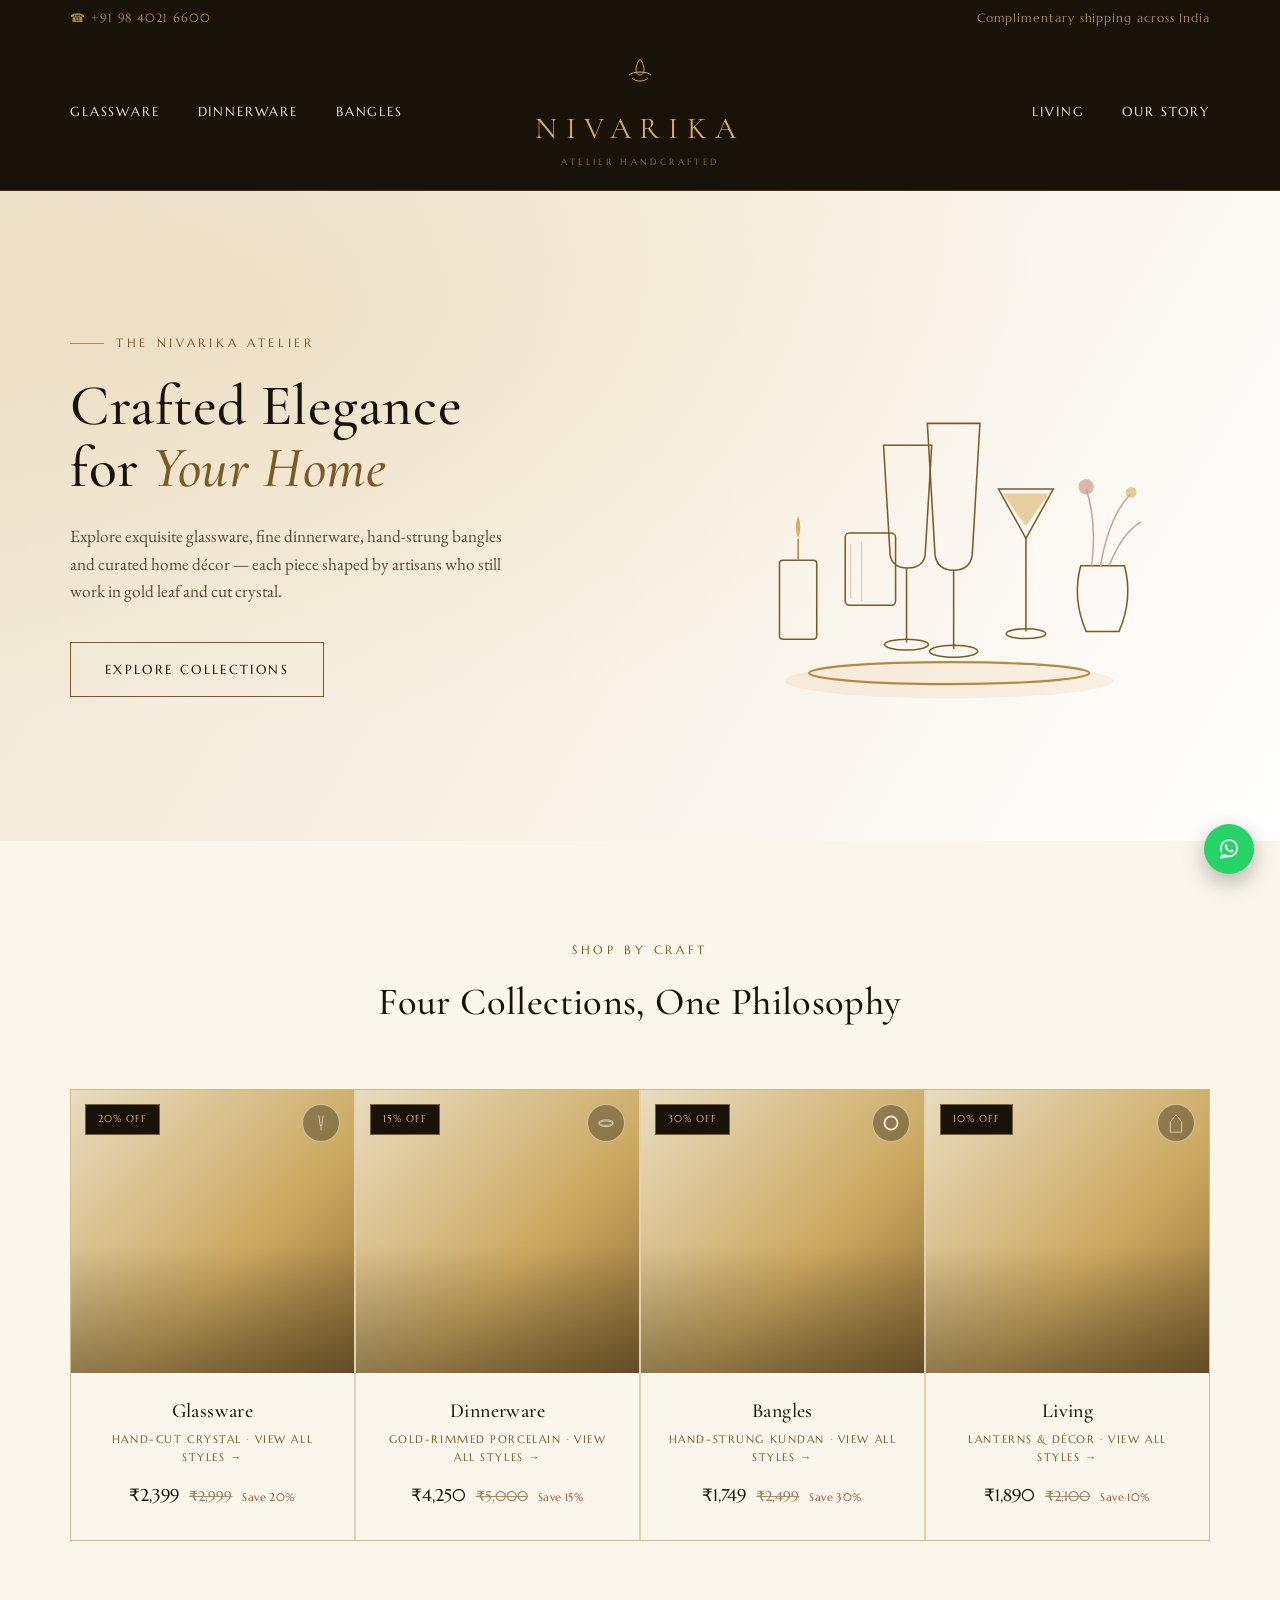
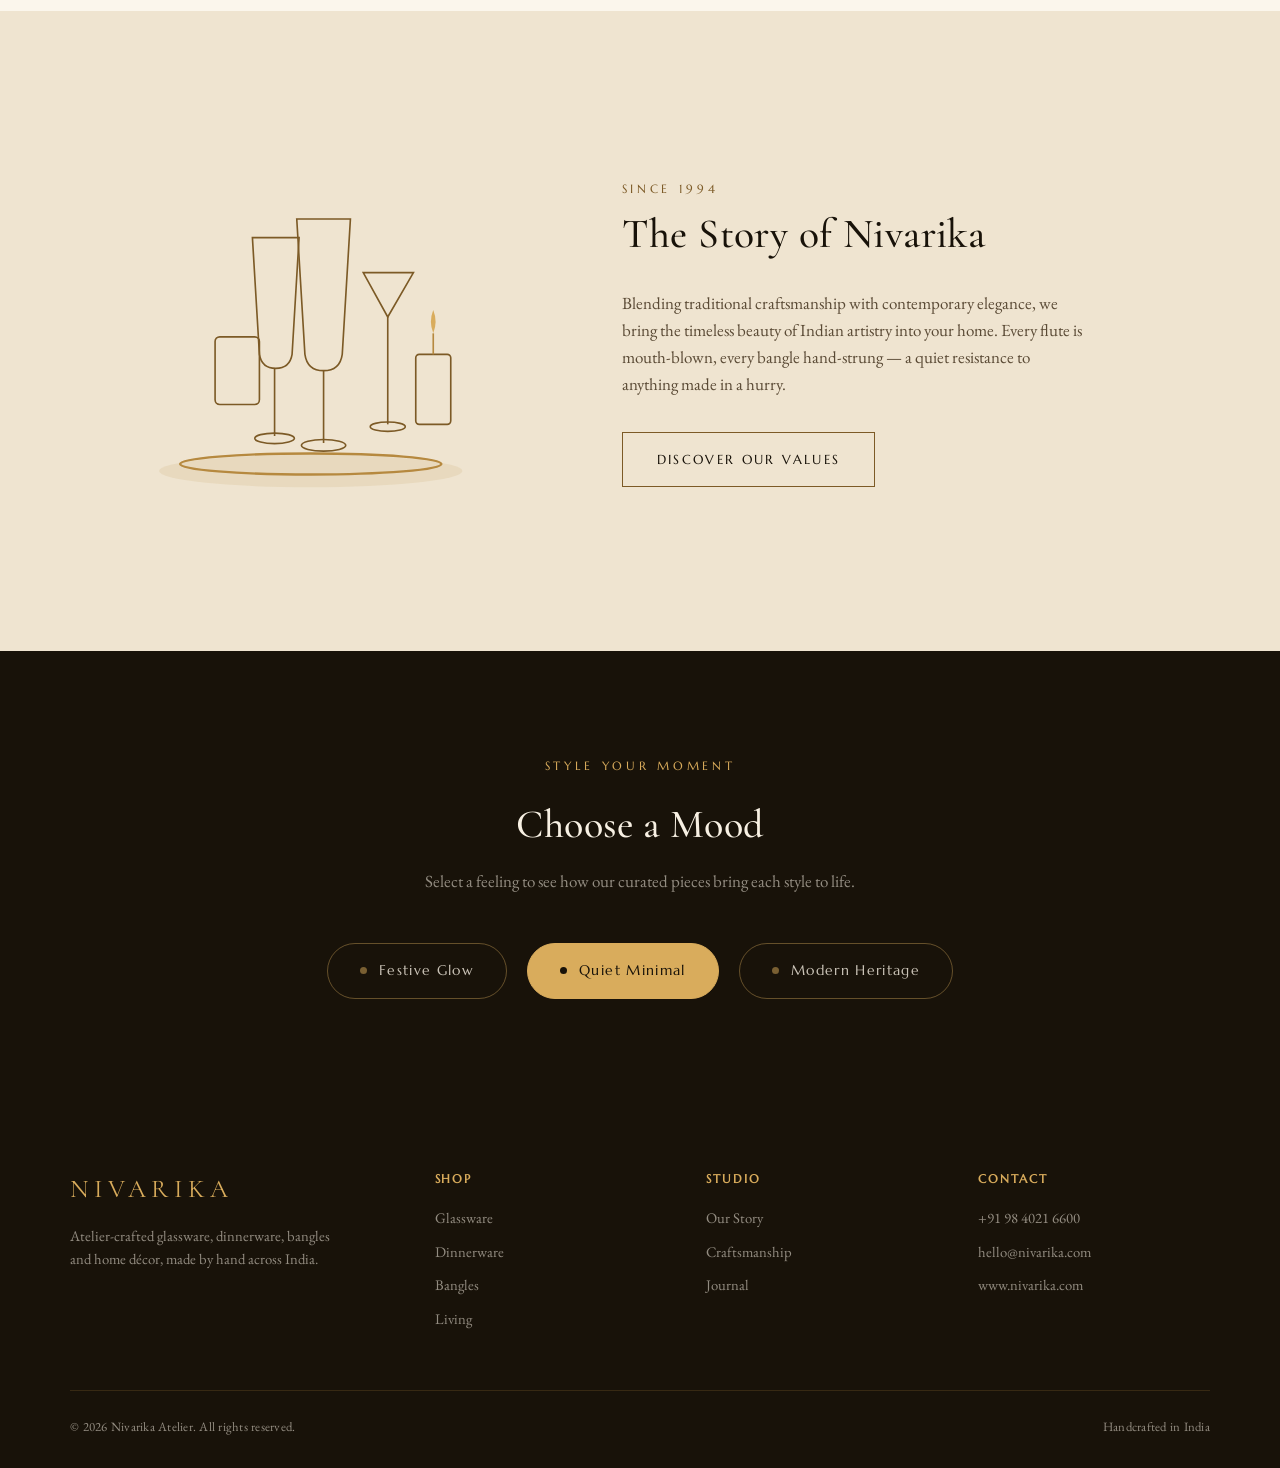
==== index.html @ 2879224d "Add files via upload" ====
<!DOCTYPE html>
<html lang="en">
<head>
<meta charset="UTF-8">
<meta name="viewport" content="width=device-width, initial-scale=1.0">
<title>Nivarika — Crafted Elegance for Your Home</title>
<link rel="preconnect" href="https://fonts.googleapis.com">
<link href="https://fonts.googleapis.com/css2?family=Cormorant+Garamond:ital,wght@0,400;0,500;0,600;1,400&family=Marcellus&family=EB+Garamond:ital@0;1&display=swap" rel="stylesheet">
<style>
  :root{
    --ink:#181209;
    --ink-soft:#2b2015;
    --cream:#f7f0e3;
    --cream-2:#efe4d0;
    --parchment:#fbf6ec;
    --gold:#b6893f;
    --gold-bright:#d9ac5c;
    --gold-deep:#7c5a26;
    --rose:#c99d8f;
    --line: rgba(182,137,63,0.35);
  }
  *{box-sizing:border-box; margin:0; padding:0;}
  html{scroll-behavior:smooth;}
  body{
    background:var(--parchment);
    color:var(--ink);
    font-family:'EB Garamond', serif;
    font-size:17px;
    line-height:1.6;
    overflow-x:hidden;
  }
  h1,h2,h3, .display{
    font-family:'Cormorant Garamond', serif;
    font-weight:500;
    color:var(--ink);
    letter-spacing:0.01em;
  }
  .eyebrow{
    font-family:'Marcellus', serif;
    font-size:0.72rem;
    letter-spacing:0.32em;
    text-transform:uppercase;
    color:var(--gold-deep);
  }
  a{color:inherit; text-decoration:none;}
  img{max-width:100%; display:block;}
  .wrap{max-width:1220px; margin:0 auto; padding:0 40px;}

  /* ---------- top bar ---------- */
  .topbar{
    background:var(--ink);
    color:var(--gold-bright);
    font-family:'Marcellus', serif;
    font-size:0.72rem;
    letter-spacing:0.08em;
  }
  .topbar .wrap{
    display:flex; justify-content:space-between; align-items:center;
    padding:9px 40px;
    color:rgba(217,172,92,0.75);
  }
  .topbar span{display:flex; align-items:center; gap:8px;}

  /* ---------- header ---------- */
  header.main{
    background:var(--ink);
    border-bottom:1px solid rgba(182,137,63,0.25);
    position:sticky; top:0; z-index:50;
  }
  .navrow{
    display:grid;
    grid-template-columns:1fr auto 1fr;
    align-items:center;
    padding:20px 40px;
    gap:24px;
  }
  .navlinks{
    display:flex; gap:38px;
    font-family:'Marcellus', serif;
    font-size:0.82rem;
    letter-spacing:0.14em;
    text-transform:uppercase;
    color:var(--cream-2);
  }
  .navlinks a{position:relative; padding-bottom:4px; transition:color .25s;}
  .navlinks a:hover{color:var(--gold-bright);}
  .navlinks a::after{
    content:""; position:absolute; left:0; bottom:0; height:1px; width:0;
    background:var(--gold-bright); transition:width .3s;
  }
  .navlinks a:hover::after{width:100%;}
  .navlinks.right{justify-content:flex-end;}

  .brandmark{text-align:center;}
  .brandmark svg{margin:0 auto 6px;}
  .brandmark .name{
    font-family:'Cormorant Garamond', serif;
    font-size:1.9rem;
    letter-spacing:0.28em;
    color:var(--gold-bright);
  }
  .brandmark .tagline{
    font-family:'Marcellus', serif;
    font-size:0.58rem;
    letter-spacing:0.36em;
    color:rgba(217,172,92,0.55);
    text-transform:uppercase;
    margin-top:2px;
  }

  /* ---------- hero ---------- */
  .hero{
    position:relative;
    background:
      radial-gradient(ellipse at 18% 20%, rgba(217,172,92,0.16), transparent 55%),
      linear-gradient(120deg, #efe6d3 0%, #f7f0e3 45%, #ffffff 100%);
    padding:90px 0 100px;
    overflow:hidden;
  }
  .hero .wrap{
    display:grid;
    grid-template-columns:1.05fr 0.95fr;
    align-items:center;
    gap:40px;
  }
  .hero-art{position:relative; height:460px;}
  .hero-copy{position:relative; z-index:2;}
  .hero-copy .eyebrow{display:inline-flex; align-items:center; gap:12px; margin-bottom:22px;}
  .hero-copy .eyebrow::before{content:""; width:34px; height:1px; background:var(--gold);}
  .hero-copy h1{
    font-size:3.6rem;
    line-height:1.08;
    margin-bottom:24px;
    font-weight:500;
  }
  .hero-copy h1 em{font-style:italic; color:var(--gold-deep);}
  .hero-copy p.lede{
    font-size:1.08rem;
    color:#5a4a35;
    max-width:440px;
    margin-bottom:36px;
  }
  .btn{
    display:inline-flex; align-items:center; gap:14px;
    font-family:'Marcellus', serif;
    font-size:0.82rem;
    letter-spacing:0.18em;
    text-transform:uppercase;
    padding:16px 34px;
    border:1px solid var(--gold-deep);
    color:var(--ink);
    background:transparent;
    cursor:pointer;
    transition:all .35s ease;
  }
  .btn:hover{background:var(--ink); color:var(--gold-bright); border-color:var(--ink);}
  .btn.dark{border-color:var(--gold-bright); color:var(--gold-bright);}
  .btn.dark:hover{background:var(--gold-bright); color:var(--ink);}

  /* ---------- categories ---------- */
  .categories{padding:100px 0 70px; background:var(--parchment);}
  .sec-head{text-align:center; margin-bottom:56px;}
  .sec-head .eyebrow{display:block; margin-bottom:12px;}
  .sec-head h2{font-size:2.4rem;}
  .cat-grid{
    display:grid;
    grid-template-columns:repeat(4, 1fr);
    gap:2px;
    background:var(--line);
    border:1px solid var(--line);
  }
  .cat-card{
    background:var(--parchment);
    text-align:center;
    position:relative;
    transition:background .35s ease;
    cursor:pointer;
    display:flex;
    flex-direction:column;
    color:inherit;
  }
  a.cat-card{text-decoration:none;}
  .cat-card:hover{background:var(--cream-2);}

  /* floating whatsapp button */
  .wa-float{
    position:fixed;
    right:26px; bottom:26px;
    z-index:100;
    width:50px; height:50px;
    border-radius:50%;
    background:#25D366;
    display:flex; align-items:center; justify-content:center;
    box-shadow:0 8px 22px rgba(0,0,0,0.28);
    transition:transform .3s ease;
  }
  .wa-float:hover{transform:scale(1.08);}
  .wa-float svg{width:24px; height:24px;}

  .cat-media{
    position:relative;
    width:100%;
    aspect-ratio:1/1;
    overflow:hidden;
    background:linear-gradient(135deg, #e9dcc0, #cba85f 60%, #8a6a34);
  }
  .cat-media img{
    width:100%; height:100%; object-fit:cover;
    display:block;
    transition:transform .6s ease;
  }
  .cat-card:hover .cat-media img{transform:scale(1.06);}
  .cat-media::after{
    content:"";
    position:absolute; inset:0;
    background:linear-gradient(180deg, rgba(24,18,9,0) 55%, rgba(24,18,9,0.35) 100%);
    pointer-events:none;
  }

  .badge-sale{
    position:absolute; top:14px; left:14px; z-index:2;
    background:var(--ink);
    color:var(--gold-bright);
    font-family:'Marcellus', serif;
    font-size:0.65rem;
    letter-spacing:0.08em;
    text-transform:uppercase;
    padding:6px 12px;
    border:1px solid rgba(217,172,92,0.5);
  }

  .icon-frame{
    position:absolute; z-index:2;
    top:14px; right:14px;
    width:38px; height:38px;
    border-radius:50%;
    border:1px solid rgba(247,240,227,0.6);
    background:rgba(24,18,9,0.35);
    display:flex; align-items:center; justify-content:center;
    backdrop-filter:blur(2px);
  }
  .icon-frame svg{width:20px; height:20px;}

  .cat-body{padding:22px 24px 30px; flex:1; display:flex; flex-direction:column;}
  .cat-card h3{font-size:1.25rem; margin-bottom:4px; letter-spacing:0.02em;}
  .cat-card .sub{
    font-family:'Marcellus', serif;
    font-size:0.7rem;
    letter-spacing:0.14em;
    text-transform:uppercase;
    color:var(--gold-deep);
    margin-bottom:16px;
  }
  .price-row{
    margin-top:auto;
    display:flex; align-items:baseline; justify-content:center; gap:10px;
    font-family:'Marcellus', serif;
  }
  .price-now{font-size:1.05rem; color:var(--ink);}
  .price-was{
    font-size:0.85rem;
    color:#8a7a63;
    text-decoration:line-through;
    text-decoration-color:#b6893f;
  }
  .price-off{
    font-size:0.7rem;
    color:#a8482f;
    letter-spacing:0.04em;
  }

  /* ---------- story ---------- */
  .story{padding:110px 0; background:var(--cream-2); position:relative;}
  .story .wrap{
    display:grid;
    grid-template-columns:0.9fr 1.1fr;
    gap:70px;
    align-items:center;
  }
  .story h2{font-size:2.6rem; margin-bottom:22px;}
  .story p{color:#5a4a35; max-width:460px; margin-bottom:34px;}
  .story-art{
    position:relative; height:420px;
    display:flex; align-items:center; justify-content:center;
  }

  /* ---------- mood section ---------- */
  .mood{
    background:var(--ink);
    color:var(--cream);
    padding:100px 0;
    text-align:center;
  }
  .mood .eyebrow{color:var(--gold-bright);}
  .mood h2{color:var(--cream); font-size:2.5rem; margin:14px 0 12px;}
  .mood p{color:rgba(247,240,227,0.55); margin-bottom:48px;}
  .mood-pills{display:flex; justify-content:center; gap:20px; flex-wrap:wrap;}
  .pill{
    font-family:'Marcellus', serif;
    font-size:0.85rem;
    letter-spacing:0.1em;
    padding:16px 32px;
    border:1px solid rgba(217,172,92,0.4);
    border-radius:40px;
    display:flex; align-items:center; gap:12px;
    color:rgba(247,240,227,0.8);
    cursor:pointer;
    transition:all .35s ease;
    background:transparent;
  }
  .pill .dot{width:7px; height:7px; border-radius:50%; background:var(--gold-bright); opacity:0.5;}
  .pill:hover, .pill.active{
    background:var(--gold-bright); color:var(--ink); border-color:var(--gold-bright);
  }
  .pill:hover .dot, .pill.active .dot{background:var(--ink); opacity:1;}

  /* ---------- footer ---------- */
  footer{background:var(--ink); color:rgba(247,240,227,0.55); padding:70px 0 30px;}
  .foot-top{
    display:grid; grid-template-columns:1.4fr 1fr 1fr 1fr; gap:40px;
    padding-bottom:50px; border-bottom:1px solid rgba(182,137,63,0.2);
  }
  .foot-brand .name{
    font-family:'Cormorant Garamond', serif; color:var(--gold-bright);
    font-size:1.6rem; letter-spacing:0.2em; margin-bottom:14px;
  }
  .foot-brand p{max-width:280px; font-size:0.92rem;}
  footer h4{
    font-family:'Marcellus', serif; font-size:0.75rem; letter-spacing:0.16em;
    text-transform:uppercase; color:var(--gold-bright); margin-bottom:18px;
  }
  footer ul{list-style:none;}
  footer li{margin-bottom:10px; font-size:0.92rem;}
  footer li a:hover{color:var(--gold-bright);}
  .foot-bottom{
    display:flex; justify-content:space-between; align-items:center;
    padding-top:26px; font-size:0.8rem; letter-spacing:0.02em;
    flex-wrap:wrap; gap:10px;
  }

  /* ---------- responsive ---------- */
  @media(max-width:980px){
    .navlinks{display:none;}
    .navrow{grid-template-columns:1fr;}
    .hero .wrap{grid-template-columns:1fr; text-align:center;}
    .hero-copy p.lede{margin-left:auto; margin-right:auto;}
    .hero-art{order:-1; height:340px;}
    .cat-grid{grid-template-columns:repeat(2,1fr);}
    .story .wrap{grid-template-columns:1fr;}
    .story{text-align:center;}
    .story p{margin-left:auto; margin-right:auto;}
    .foot-top{grid-template-columns:1fr 1fr; gap:32px;}
  }
  @media(max-width:560px){
    .wrap{padding:0 22px;}
    .hero-copy h1{font-size:2.5rem;}
    .cat-grid{grid-template-columns:1fr 1fr;}
    .foot-top{grid-template-columns:1fr;}
    .topbar .wrap{font-size:0.62rem; padding:8px 22px;}
  }
</style>
</head>
<body>

<div class="topbar">
  <div class="wrap">
    <span>&#9742; +91 98 4021 6600</span>
    <span>Complimentary shipping across India</span>
  </div>
</div>

<header class="main">
  <div class="navrow wrap">
    <nav class="navlinks">
      <a href="glassware.html">Glassware</a>
      <a href="dinnerware.html">Dinnerware</a>
      <a href="bangles.html">Bangles</a>
    </nav>
    <div class="brandmark">
      <svg width="34" height="34" viewBox="0 0 34 34" fill="none">
        <path d="M17 3C17 3 21 8 21 13C21 17.4 19.4 19 17 19C14.6 19 13 17.4 13 13C13 8 17 3 17 3Z" stroke="#d9ac5c" stroke-width="1"/>
        <path d="M6 19C10 15 24 15 28 19" stroke="#d9ac5c" stroke-width="1"/>
        <path d="M9 22C13 26 21 26 25 22" stroke="#d9ac5c" stroke-width="1"/>
      </svg>
      <div class="name">NIVARIKA</div>
      <div class="tagline">Atelier Handcrafted</div>
    </div>
    <nav class="navlinks right">
      <a href="living.html">Living</a>
      <a href="#story">Our Story</a>
    </nav>
  </div>
</header>

<section class="hero">
  <div class="wrap">
    <div class="hero-copy">
      <span class="eyebrow">The Nivarika Atelier</span>
      <h1>Crafted Elegance<br>for <em>Your Home</em></h1>
      <p class="lede">Explore exquisite glassware, fine dinnerware, hand-strung bangles and curated home décor — each piece shaped by artisans who still work in gold leaf and cut crystal.</p>
      <a href="#glassware" class="btn">Explore Collections</a>
    </div>
    <div class="hero-art">
      <svg viewBox="0 0 420 420" width="100%" height="100%">
        <ellipse cx="210" cy="365" rx="150" ry="16" fill="#d9ac5c" opacity="0.14"/>
        <ellipse cx="210" cy="358" rx="128" ry="10" fill="none" stroke="#b6893f" stroke-width="2"/>
        <!-- flute 1 -->
        <path d="M150 150 L156 250 Q158 262 172 262 Q186 262 188 250 L194 150 Z" fill="none" stroke="#7c5a26" stroke-width="1.4"/>
        <line x1="171" y1="262" x2="171" y2="330" stroke="#7c5a26" stroke-width="1.4"/>
        <ellipse cx="171" cy="332" rx="20" ry="5" fill="none" stroke="#7c5a26" stroke-width="1.4"/>
        <!-- flute 2 -->
        <path d="M190 130 L197 250 Q199 264 214 264 Q229 264 231 250 L238 130 Z" fill="none" stroke="#7c5a26" stroke-width="1.4"/>
        <line x1="214" y1="264" x2="214" y2="336" stroke="#7c5a26" stroke-width="1.4"/>
        <ellipse cx="214" cy="338" rx="22" ry="5.5" fill="none" stroke="#7c5a26" stroke-width="1.4"/>
        <!-- martini -->
        <path d="M255 190 L305 190 L280 235 Z" fill="none" stroke="#7c5a26" stroke-width="1.4"/>
        <line x1="280" y1="235" x2="280" y2="320" stroke="#7c5a26" stroke-width="1.4"/>
        <ellipse cx="280" cy="322" rx="18" ry="4.5" fill="none" stroke="#7c5a26" stroke-width="1.4"/>
        <path d="M259 194 L301 194 L280 224 Z" fill="#d9ac5c" opacity="0.55"/>
        <!-- tumbler -->
        <rect x="115" y="230" width="46" height="66" rx="4" fill="none" stroke="#7c5a26" stroke-width="1.4"/>
        <line x1="120" y1="240" x2="120" y2="290" stroke="#b6893f" stroke-width="0.8" opacity="0.5"/>
        <line x1="130" y1="238" x2="130" y2="292" stroke="#b6893f" stroke-width="0.8" opacity="0.5"/>
        <!-- candle -->
        <rect x="55" y="255" width="34" height="72" rx="3" fill="none" stroke="#7c5a26" stroke-width="1.4"/>
        <line x1="72" y1="255" x2="72" y2="235" stroke="#b6893f" stroke-width="1.4"/>
        <path d="M72 235 Q76 224 72 214 Q68 224 72 235" fill="#d9ac5c"/>
        <!-- flower vase -->
        <path d="M330 260 Q322 290 335 320 L365 320 Q378 290 370 260 Z" fill="none" stroke="#7c5a26" stroke-width="1.4"/>
        <path d="M340 260 Q345 220 335 190 M348 260 Q356 215 375 195 M356 260 Q368 230 385 220" stroke="#c99d8f" stroke-width="1.3" fill="none"/>
        <circle cx="335" cy="188" r="7" fill="#c99d8f" opacity="0.7"/>
        <circle cx="376" cy="193" r="5" fill="#d9ac5c" opacity="0.6"/>
      </svg>
    </div>
  </div>
</section>

<section class="categories" id="glassware">
  <div class="wrap">
    <div class="sec-head">
      <span class="eyebrow">Shop by Craft</span>
      <h2>Four Collections, One Philosophy</h2>
    </div>
    <div class="cat-grid">

      <a href="glassware.html" class="cat-card" id="glassware-card">
        <div class="cat-media">
          <span class="badge-sale">20% Off</span>
          <span class="icon-frame">
            <svg viewBox="0 0 46 46"><path d="M18 6 L21 28 Q23 32 25 28 L28 6" fill="none" stroke="#f7f0e3" stroke-width="1.6"/><line x1="23" y1="28" x2="23" y2="40" stroke="#f7f0e3" stroke-width="1.6"/></svg>
          </span>
          <img src="https://images.unsplash.com/photo-1470337458703-46ad1756a187?w=600&q=80&auto=format&fit=crop" alt="Crystal glassware set on a tray" loading="lazy" onerror="this.style.display='none'">
        </div>
        <div class="cat-body">
          <h3>Glassware</h3>
          <div class="sub">Hand-cut Crystal &middot; View all styles &rarr;</div>
          <div class="price-row">
            <span class="price-now">₹2,399</span>
            <span class="price-was">₹2,999</span>
            <span class="price-off">Save 20%</span>
          </div>
        </div>
      </a>

      <a href="dinnerware.html" class="cat-card" id="dinnerware-card">
        <div class="cat-media">
          <span class="badge-sale">15% Off</span>
          <span class="icon-frame">
            <svg viewBox="0 0 50 50"><ellipse cx="25" cy="27" rx="18" ry="7" fill="none" stroke="#f7f0e3" stroke-width="1.6"/><ellipse cx="25" cy="24" rx="18" ry="7" fill="none" stroke="#f7f0e3" stroke-width="1.6"/></svg>
          </span>
          <img src="https://images.unsplash.com/photo-1578749556568-bc2c40e68b61?w=600&q=80&auto=format&fit=crop" alt="Gold-rimmed porcelain dinnerware" loading="lazy" onerror="this.style.display='none'">
        </div>
        <div class="cat-body">
          <h3>Dinnerware</h3>
          <div class="sub">Gold-rimmed Porcelain &middot; View all styles &rarr;</div>
          <div class="price-row">
            <span class="price-now">₹4,250</span>
            <span class="price-was">₹5,000</span>
            <span class="price-off">Save 15%</span>
          </div>
        </div>
      </a>

      <a href="bangles.html" class="cat-card" id="bangles-card">
        <div class="cat-media">
          <span class="badge-sale">30% Off</span>
          <span class="icon-frame">
            <svg viewBox="0 0 46 46"><circle cx="23" cy="23" r="15" fill="none" stroke="#f7f0e3" stroke-width="4"/></svg>
          </span>
          <img src="https://images.unsplash.com/photo-1611591437281-460bfbe1220a?w=600&q=80&auto=format&fit=crop" alt="Stacked gold bangles" loading="lazy" onerror="this.style.display='none'">
        </div>
        <div class="cat-body">
          <h3>Bangles</h3>
          <div class="sub">Hand-strung Kundan &middot; View all styles &rarr;</div>
          <div class="price-row">
            <span class="price-now">₹1,749</span>
            <span class="price-was">₹2,499</span>
            <span class="price-off">Save 30%</span>
          </div>
        </div>
      </a>

      <a href="living.html" class="cat-card" id="living-card">
        <div class="cat-media">
          <span class="badge-sale">10% Off</span>
          <span class="icon-frame">
            <svg viewBox="0 0 42 46"><path d="M8 44 L8 20 L21 4 L34 20 L34 44 Z" fill="none" stroke="#f7f0e3" stroke-width="1.6"/></svg>
          </span>
          <img src="https://images.unsplash.com/photo-1602874801006-e26c4c5b5b21?w=600&q=80&auto=format&fit=crop" alt="Gold lantern candle holder" loading="lazy" onerror="this.style.display='none'">
        </div>
        <div class="cat-body">
          <h3>Living</h3>
          <div class="sub">Lanterns &amp; Décor &middot; View all styles &rarr;</div>
          <div class="price-row">
            <span class="price-now">₹1,890</span>
            <span class="price-was">₹2,100</span>
            <span class="price-off">Save 10%</span>
          </div>
        </div>
      </a>

    </div>
  </div>
</section>

<section class="story" id="story">
  <div class="wrap">
    <div class="story-art">
      <svg viewBox="0 0 360 360" width="100%" height="100%">
        <ellipse cx="180" cy="300" rx="130" ry="14" fill="#b6893f" opacity="0.12"/>
        <ellipse cx="180" cy="294" rx="112" ry="9" fill="none" stroke="#b6893f" stroke-width="2"/>
        <path d="M130 100 L136 200 Q138 212 150 212 Q162 212 164 200 L170 100 Z" fill="none" stroke="#7c5a26" stroke-width="1.4"/>
        <line x1="149" y1="212" x2="149" y2="270" stroke="#7c5a26" stroke-width="1.4"/>
        <ellipse cx="149" cy="272" rx="17" ry="4.5" fill="none" stroke="#7c5a26" stroke-width="1.4"/>
        <path d="M168 84 L175 200 Q177 214 191 214 Q205 214 207 200 L214 84 Z" fill="none" stroke="#7c5a26" stroke-width="1.4"/>
        <line x1="191" y1="214" x2="191" y2="276" stroke="#7c5a26" stroke-width="1.4"/>
        <ellipse cx="191" cy="278" rx="19" ry="5" fill="none" stroke="#7c5a26" stroke-width="1.4"/>
        <path d="M225 130 L268 130 L246 168 Z" fill="none" stroke="#7c5a26" stroke-width="1.4"/>
        <line x1="246" y1="168" x2="246" y2="260" stroke="#7c5a26" stroke-width="1.4"/>
        <ellipse cx="246" cy="262" rx="15" ry="4" fill="none" stroke="#7c5a26" stroke-width="1.4"/>
        <rect x="98" y="185" width="38" height="58" rx="4" fill="none" stroke="#7c5a26" stroke-width="1.4"/>
        <rect x="270" y="200" width="30" height="60" rx="3" fill="none" stroke="#7c5a26" stroke-width="1.4"/>
        <line x1="285" y1="200" x2="285" y2="182" stroke="#b6893f" stroke-width="1.4"/>
        <path d="M285 182 Q289 172 285 162 Q281 172 285 182" fill="#d9ac5c"/>
      </svg>
    </div>
    <div>
      <span class="eyebrow">Since 1994</span>
      <h2>The Story of Nivarika</h2>
      <p>Blending traditional craftsmanship with contemporary elegance, we bring the timeless beauty of Indian artistry into your home. Every flute is mouth-blown, every bangle hand-strung — a quiet resistance to anything made in a hurry.</p>
      <a href="#" class="btn">Discover Our Values</a>
    </div>
  </div>
</section>

<section class="mood">
  <div class="wrap">
    <span class="eyebrow">Style Your Moment</span>
    <h2>Choose a Mood</h2>
    <p>Select a feeling to see how our curated pieces bring each style to life.</p>
    <div class="mood-pills">
      <div class="pill" onclick="setMood(this)"><span class="dot"></span>Festive Glow</div>
      <div class="pill active" onclick="setMood(this)"><span class="dot"></span>Quiet Minimal</div>
      <div class="pill" onclick="setMood(this)"><span class="dot"></span>Modern Heritage</div>
    </div>
  </div>
</section>

<footer>
  <div class="wrap">
    <div class="foot-top">
      <div class="foot-brand">
        <div class="name">NIVARIKA</div>
        <p>Atelier-crafted glassware, dinnerware, bangles and home décor, made by hand across India.</p>
      </div>
      <div>
        <h4>Shop</h4>
        <ul>
          <li><a href="#glassware">Glassware</a></li>
          <li><a href="#dinnerware">Dinnerware</a></li>
          <li><a href="#bangles">Bangles</a></li>
          <li><a href="#living">Living</a></li>
        </ul>
      </div>
      <div>
        <h4>Studio</h4>
        <ul>
          <li><a href="#story">Our Story</a></li>
          <li><a href="#">Craftsmanship</a></li>
          <li><a href="#">Journal</a></li>
        </ul>
      </div>
      <div>
        <h4>Contact</h4>
        <ul>
          <li>+91 98 4021 6600</li>
          <li>hello@nivarika.com</li>
          <li>www.nivarika.com</li>
        </ul>
      </div>
    </div>
    <div class="foot-bottom">
      <span>&copy; 2026 Nivarika Atelier. All rights reserved.</span>
      <span>Handcrafted in India</span>
    </div>
  </div>
</footer>

<a class="wa-float" href="https://chat.whatsapp.com/YOUR_GROUP_INVITE_LINK" target="_blank" rel="noopener" aria-label="Join our WhatsApp group">
  <svg viewBox="0 0 32 32" fill="#fff"><path d="M16.04 3C9.4 3 4 8.36 4 15c0 2.4.67 4.63 1.83 6.54L4 29l7.66-1.8A11.9 11.9 0 0 0 16.04 27C22.68 27 28 21.64 28 15S22.68 3 16.04 3zm0 21.6c-2 0-3.87-.55-5.47-1.5l-.39-.23-4.55 1.07 1.1-4.44-.26-.4A9.5 9.5 0 0 1 6.4 15c0-5.3 4.33-9.6 9.64-9.6 5.32 0 9.64 4.3 9.64 9.6s-4.32 9.6-9.64 9.6zm5.3-7.19c-.29-.15-1.7-.84-1.96-.93-.26-.1-.45-.15-.64.14-.19.29-.74.93-.9 1.12-.17.19-.33.22-.62.07-.29-.15-1.2-.44-2.29-1.4-.85-.75-1.42-1.68-1.59-1.97-.17-.29-.02-.44.13-.59.13-.13.29-.34.44-.5.15-.17.19-.29.29-.48.1-.19.05-.36-.02-.5-.07-.15-.64-1.54-.88-2.11-.23-.55-.47-.48-.64-.49-.17-.01-.36-.01-.55-.01-.19 0-.5.07-.76.36-.26.29-1 1-1 2.42 0 1.42 1.03 2.8 1.17 3 .15.19 2.03 3.1 4.92 4.34.69.3 1.23.48 1.65.61.69.22 1.32.19 1.82.11.55-.08 1.7-.7 1.94-1.37.24-.67.24-1.25.17-1.37-.07-.12-.26-.19-.55-.34z"/></svg>
</a>

<script>
  function setMood(el){
    document.querySelectorAll('.pill').forEach(p=>p.classList.remove('active'));
    el.classList.add('active');
  }
</script>

</body>
</html>
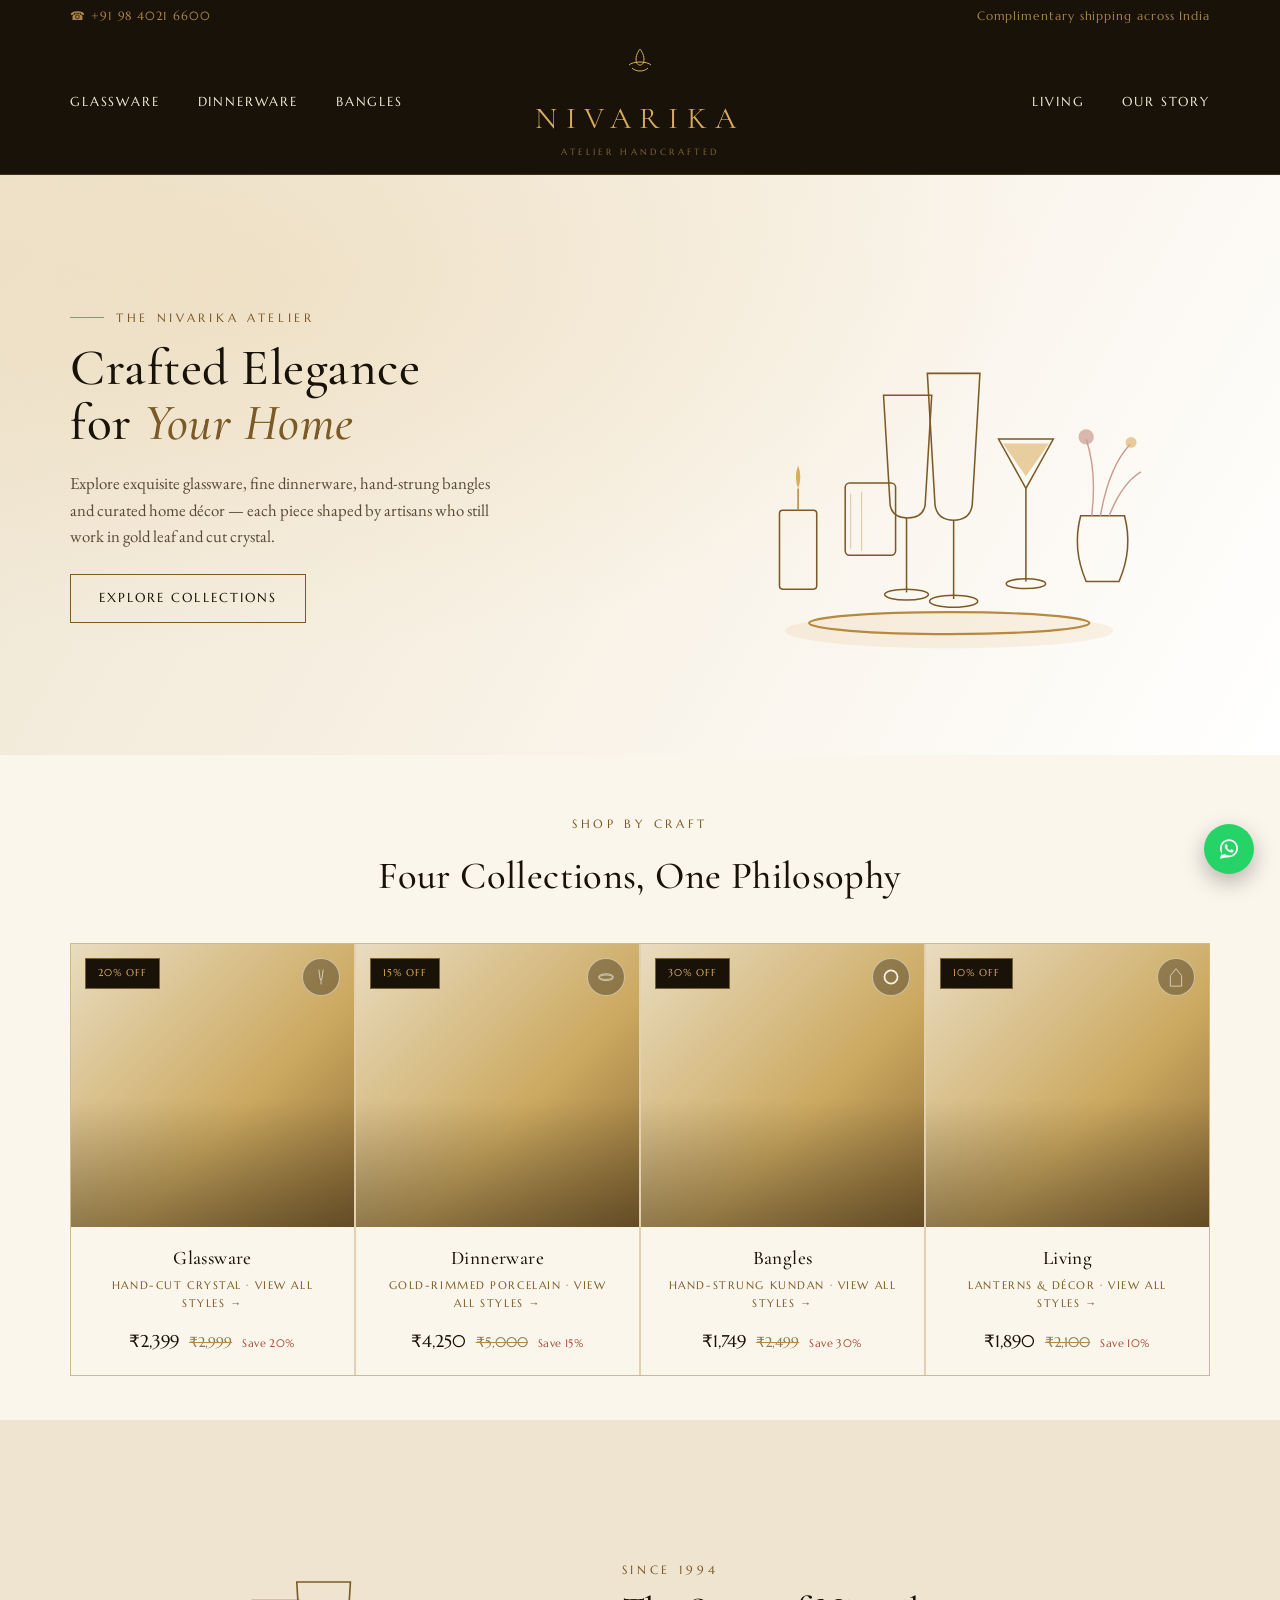
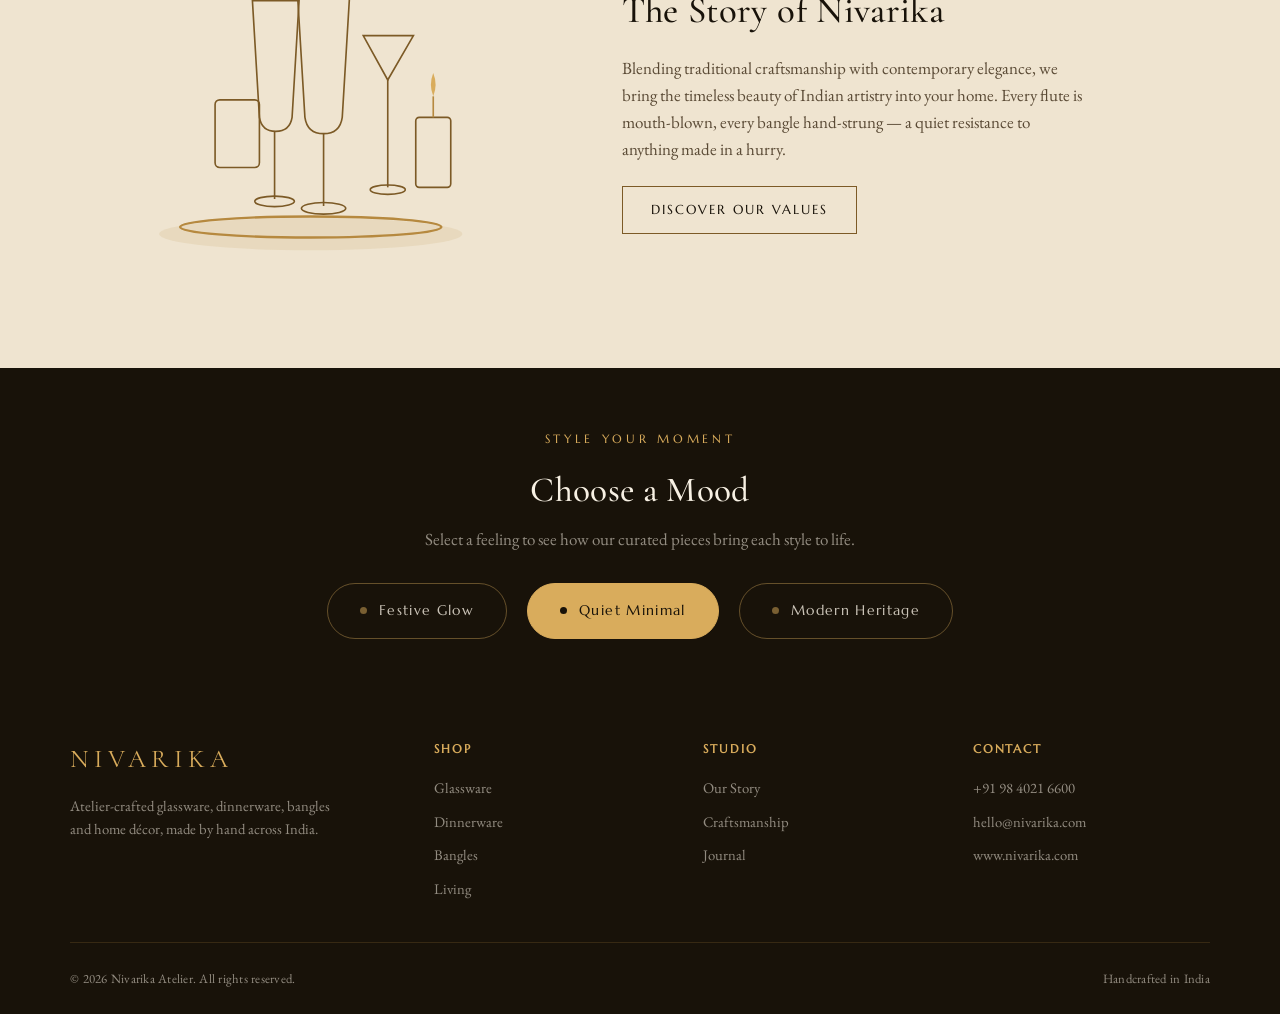
==== commit c84265d3: "Add files via upload" ====
--- a/index.html
+++ b/index.html
@@ -56,7 +56,7 @@
   }
   .topbar .wrap{
     display:flex; justify-content:space-between; align-items:center;
-    padding:9px 40px;
+    padding:7px 40px;
     color:rgba(217,172,92,0.75);
   }
   .topbar span{display:flex; align-items:center; gap:8px;}
@@ -71,7 +71,7 @@
     display:grid;
     grid-template-columns:1fr auto 1fr;
     align-items:center;
-    padding:20px 40px;
+    padding:14px 40px;
     gap:24px;
   }
   .navlinks{
@@ -114,7 +114,7 @@
     background:
       radial-gradient(ellipse at 18% 20%, rgba(217,172,92,0.16), transparent 55%),
       linear-gradient(120deg, #efe6d3 0%, #f7f0e3 45%, #ffffff 100%);
-    padding:90px 0 100px;
+    padding:56px 0 64px;
     overflow:hidden;
   }
   .hero .wrap{
@@ -125,28 +125,28 @@
   }
   .hero-art{position:relative; height:460px;}
   .hero-copy{position:relative; z-index:2;}
-  .hero-copy .eyebrow{display:inline-flex; align-items:center; gap:12px; margin-bottom:22px;}
+  .hero-copy .eyebrow{display:inline-flex; align-items:center; gap:12px; margin-bottom:14px;}
   .hero-copy .eyebrow::before{content:""; width:34px; height:1px; background:var(--gold);}
   .hero-copy h1{
-    font-size:3.6rem;
+    font-size:3.2rem;
     line-height:1.08;
-    margin-bottom:24px;
+    margin-bottom:18px;
     font-weight:500;
   }
   .hero-copy h1 em{font-style:italic; color:var(--gold-deep);}
   .hero-copy p.lede{
-    font-size:1.08rem;
+    font-size:1.05rem;
     color:#5a4a35;
     max-width:440px;
-    margin-bottom:36px;
+    margin-bottom:24px;
   }
   .btn{
-    display:inline-flex; align-items:center; gap:14px;
-    font-family:'Marcellus', serif;
-    font-size:0.82rem;
-    letter-spacing:0.18em;
+    display:inline-flex; align-items:center; gap:12px;
+    font-family:'Marcellus', serif;
+    font-size:0.8rem;
+    letter-spacing:0.16em;
     text-transform:uppercase;
-    padding:16px 34px;
+    padding:13px 28px;
     border:1px solid var(--gold-deep);
     color:var(--ink);
     background:transparent;
@@ -158,8 +158,8 @@
   .btn.dark:hover{background:var(--gold-bright); color:var(--ink);}
 
   /* ---------- categories ---------- */
-  .categories{padding:100px 0 70px; background:var(--parchment);}
-  .sec-head{text-align:center; margin-bottom:56px;}
+  .categories{padding:60px 0 44px; background:var(--parchment);}
+  .sec-head{text-align:center; margin-bottom:36px;}
   .sec-head .eyebrow{display:block; margin-bottom:12px;}
   .sec-head h2{font-size:2.4rem;}
   .cat-grid{
@@ -241,8 +241,8 @@
   }
   .icon-frame svg{width:20px; height:20px;}
 
-  .cat-body{padding:22px 24px 30px; flex:1; display:flex; flex-direction:column;}
-  .cat-card h3{font-size:1.25rem; margin-bottom:4px; letter-spacing:0.02em;}
+  .cat-body{padding:16px 20px 20px; flex:1; display:flex; flex-direction:column;}
+  .cat-card h3{font-size:1.2rem; margin-bottom:3px; letter-spacing:0.02em;}
   .cat-card .sub{
     font-family:'Marcellus', serif;
     font-size:0.7rem;
@@ -270,15 +270,15 @@
   }
 
   /* ---------- story ---------- */
-  .story{padding:110px 0; background:var(--cream-2); position:relative;}
+  .story{padding:64px 0; background:var(--cream-2); position:relative;}
   .story .wrap{
     display:grid;
     grid-template-columns:0.9fr 1.1fr;
     gap:70px;
     align-items:center;
   }
-  .story h2{font-size:2.6rem; margin-bottom:22px;}
-  .story p{color:#5a4a35; max-width:460px; margin-bottom:34px;}
+  .story h2{font-size:2.3rem; margin-bottom:14px;}
+  .story p{color:#5a4a35; max-width:460px; margin-bottom:22px;}
   .story-art{
     position:relative; height:420px;
     display:flex; align-items:center; justify-content:center;
@@ -288,12 +288,12 @@
   .mood{
     background:var(--ink);
     color:var(--cream);
-    padding:100px 0;
+    padding:56px 0;
     text-align:center;
   }
   .mood .eyebrow{color:var(--gold-bright);}
-  .mood h2{color:var(--cream); font-size:2.5rem; margin:14px 0 12px;}
-  .mood p{color:rgba(247,240,227,0.55); margin-bottom:48px;}
+  .mood h2{color:var(--cream); font-size:2.2rem; margin:10px 0 8px;}
+  .mood p{color:rgba(247,240,227,0.55); margin-bottom:30px;}
   .mood-pills{display:flex; justify-content:center; gap:20px; flex-wrap:wrap;}
   .pill{
     font-family:'Marcellus', serif;
@@ -315,10 +315,10 @@
   .pill:hover .dot, .pill.active .dot{background:var(--ink); opacity:1;}
 
   /* ---------- footer ---------- */
-  footer{background:var(--ink); color:rgba(247,240,227,0.55); padding:70px 0 30px;}
+  footer{background:var(--ink); color:rgba(247,240,227,0.55); padding:44px 0 24px;}
   .foot-top{
-    display:grid; grid-template-columns:1.4fr 1fr 1fr 1fr; gap:40px;
-    padding-bottom:50px; border-bottom:1px solid rgba(182,137,63,0.2);
+    display:grid; grid-template-columns:1.4fr 1fr 1fr 1fr; gap:32px;
+    padding-bottom:32px; border-bottom:1px solid rgba(182,137,63,0.2);
   }
   .foot-brand .name{
     font-family:'Cormorant Garamond', serif; color:var(--gold-bright);
@@ -506,7 +506,7 @@
           <span class="icon-frame">
             <svg viewBox="0 0 42 46"><path d="M8 44 L8 20 L21 4 L34 20 L34 44 Z" fill="none" stroke="#f7f0e3" stroke-width="1.6"/></svg>
           </span>
-          <img src="https://images.unsplash.com/photo-1602874801006-e26c4c5b5b21?w=600&q=80&auto=format&fit=crop" alt="Gold lantern candle holder" loading="lazy" onerror="this.style.display='none'">
+          <img src="https://images.unsplash.com/photo-1589669590415-92f731d6d892?w=600&q=80&auto=format&fit=crop" alt="Gold lantern candle holder" loading="lazy" onerror="this.style.display='none'">
         </div>
         <div class="cat-body">
           <h3>Living</h3>
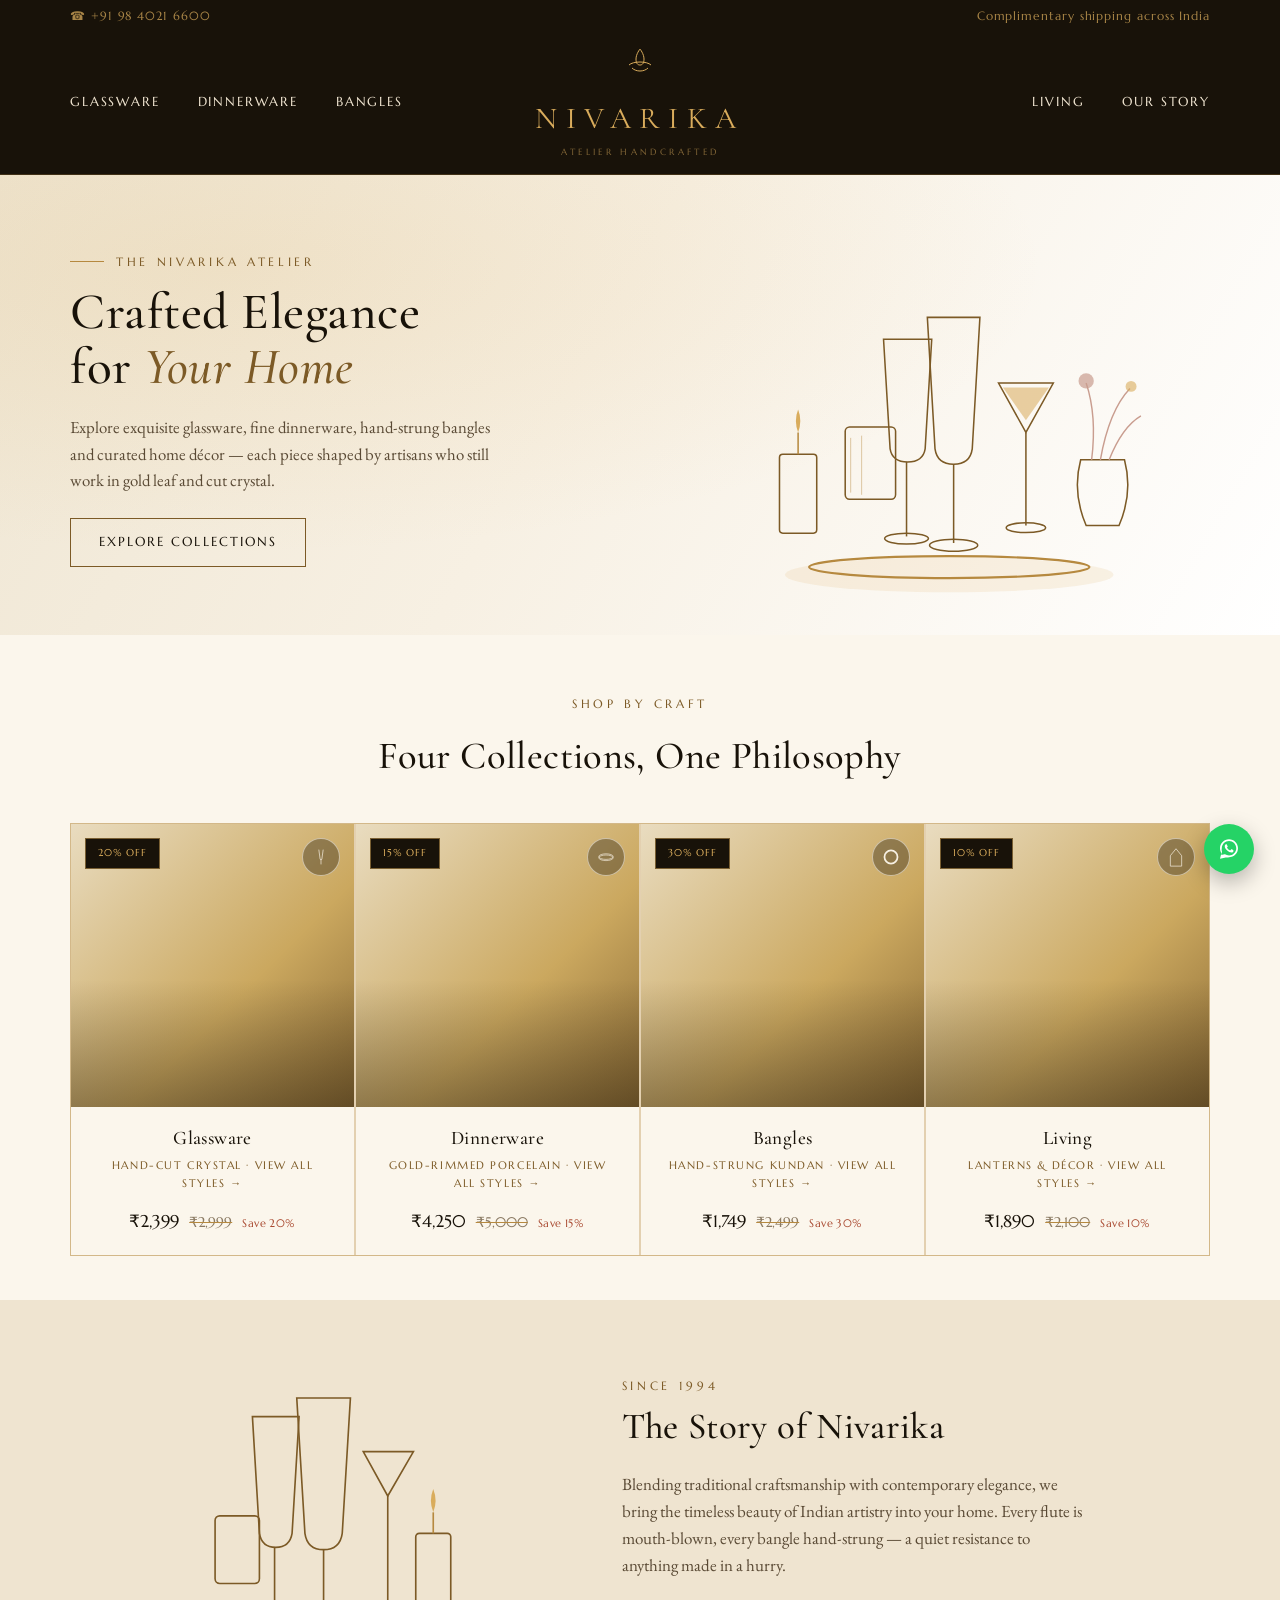
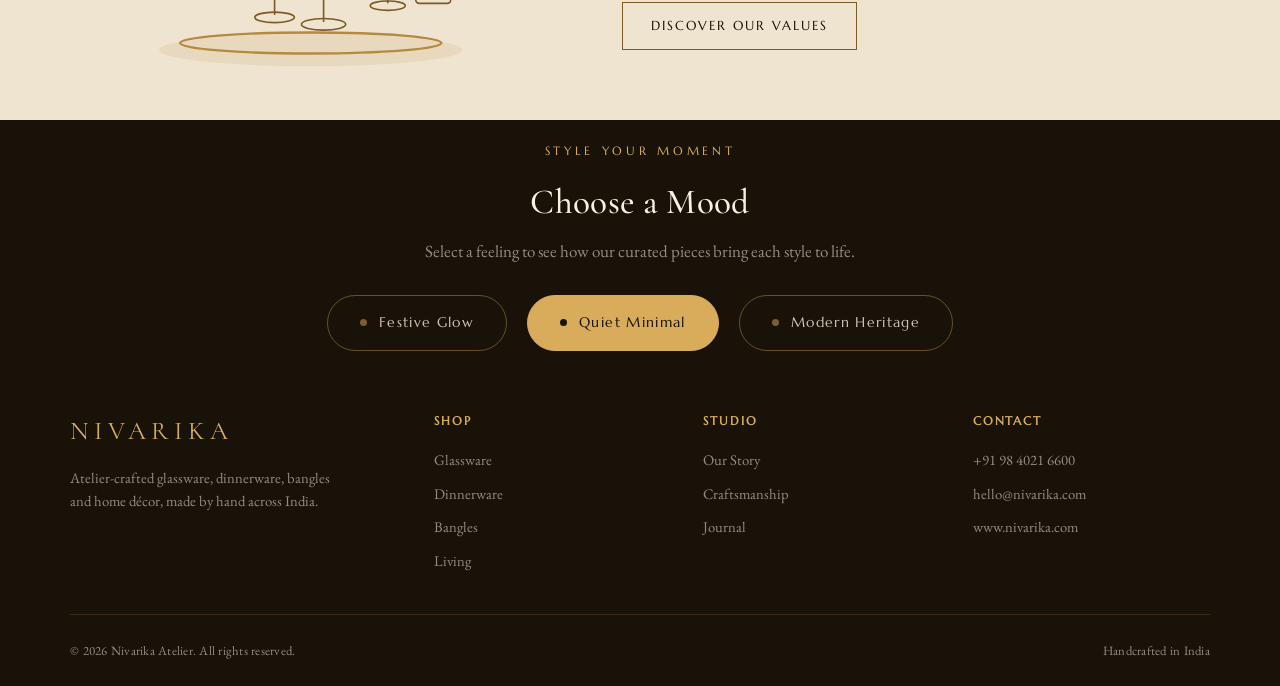
==== commit bfe86987: "Refactoring CSS" ====
--- a/index.html
+++ b/index.html
@@ -114,7 +114,7 @@
     background:
       radial-gradient(ellipse at 18% 20%, rgba(217,172,92,0.16), transparent 55%),
       linear-gradient(120deg, #efe6d3 0%, #f7f0e3 45%, #ffffff 100%);
-    padding:56px 0 64px;
+    /*padding:56px 0 64px;*/
     overflow:hidden;
   }
   .hero .wrap{
@@ -270,7 +270,8 @@
   }
 
   /* ---------- story ---------- */
-  .story{padding:64px 0; background:var(--cream-2); position:relative;}
+  .story{padding:0px 0; background:var(--cream-2); position:relative;}
+  /* .story{padding:64px 0; background:var(--cream-2); position:relative;} */
   .story .wrap{
     display:grid;
     grid-template-columns:0.9fr 1.1fr;
@@ -288,7 +289,7 @@
   .mood{
     background:var(--ink);
     color:var(--cream);
-    padding:56px 0;
+    padding:16px 0;
     text-align:center;
   }
   .mood .eyebrow{color:var(--gold-bright);}
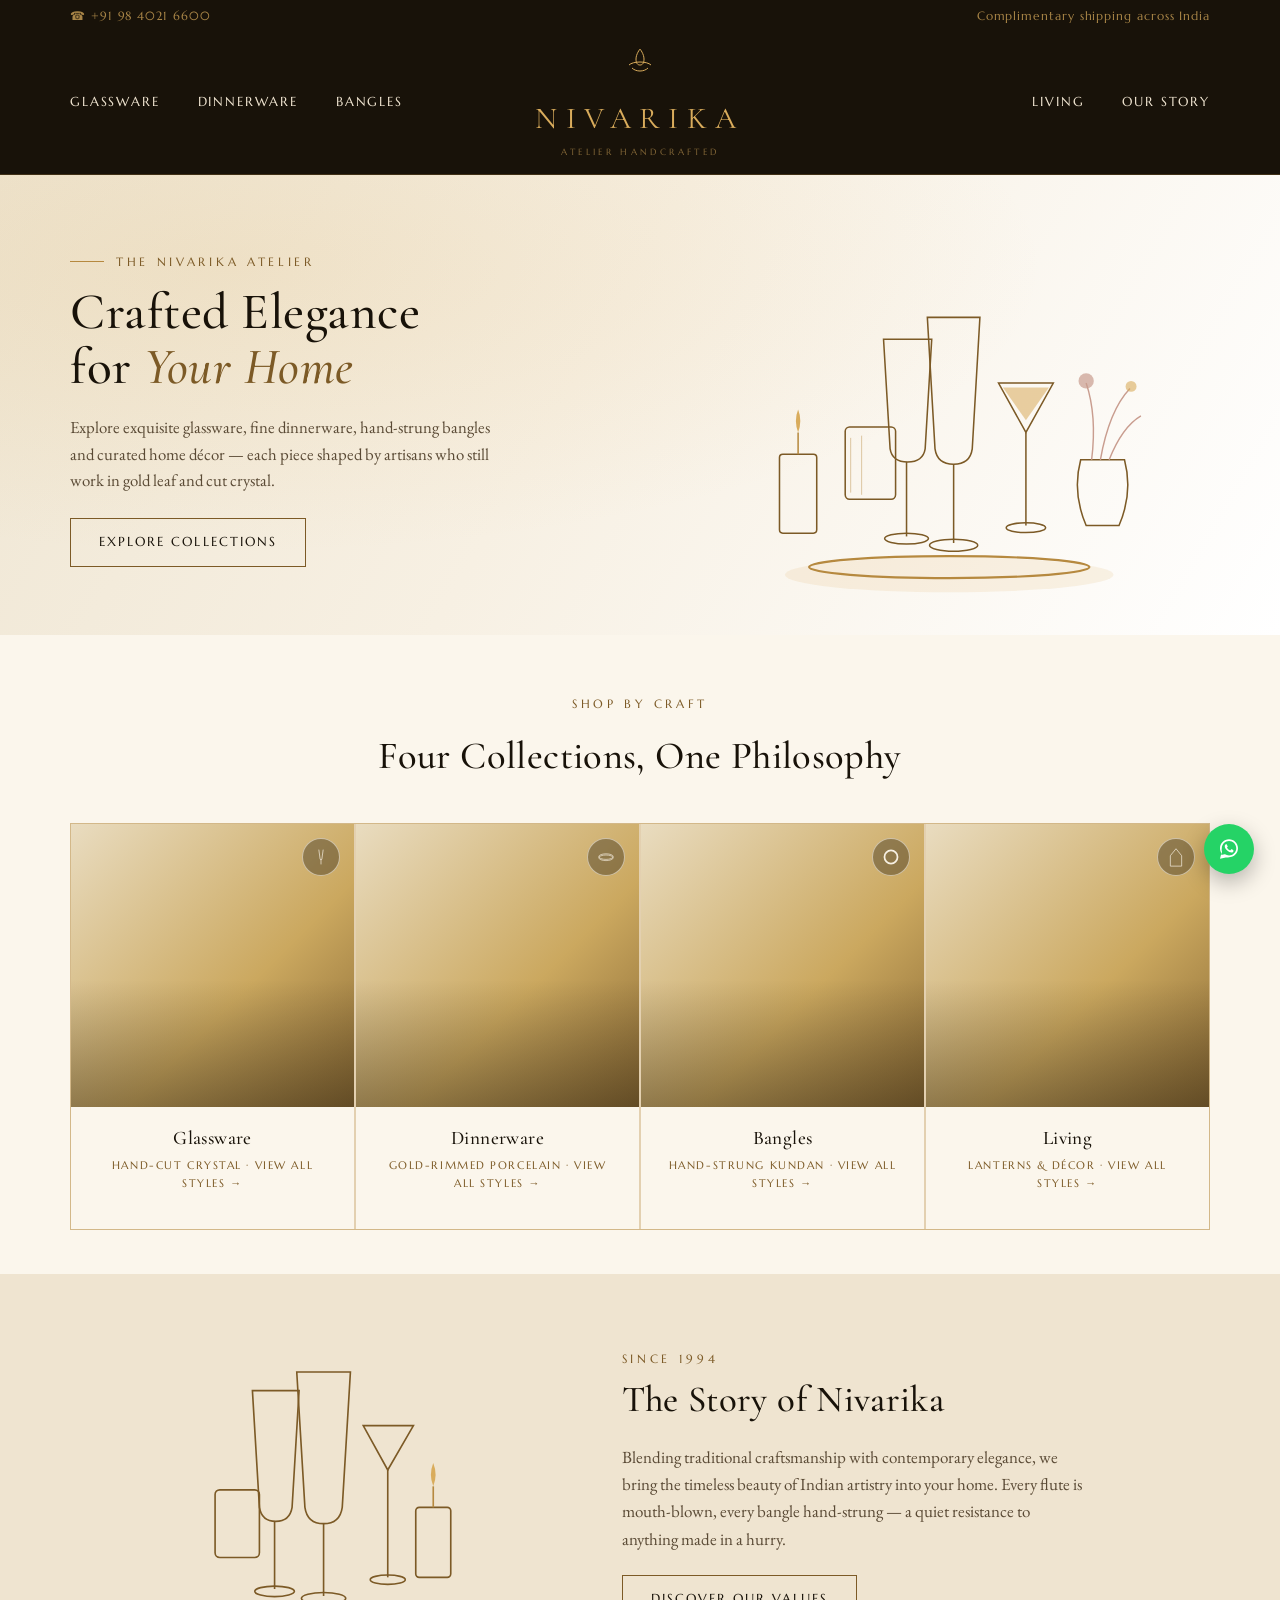
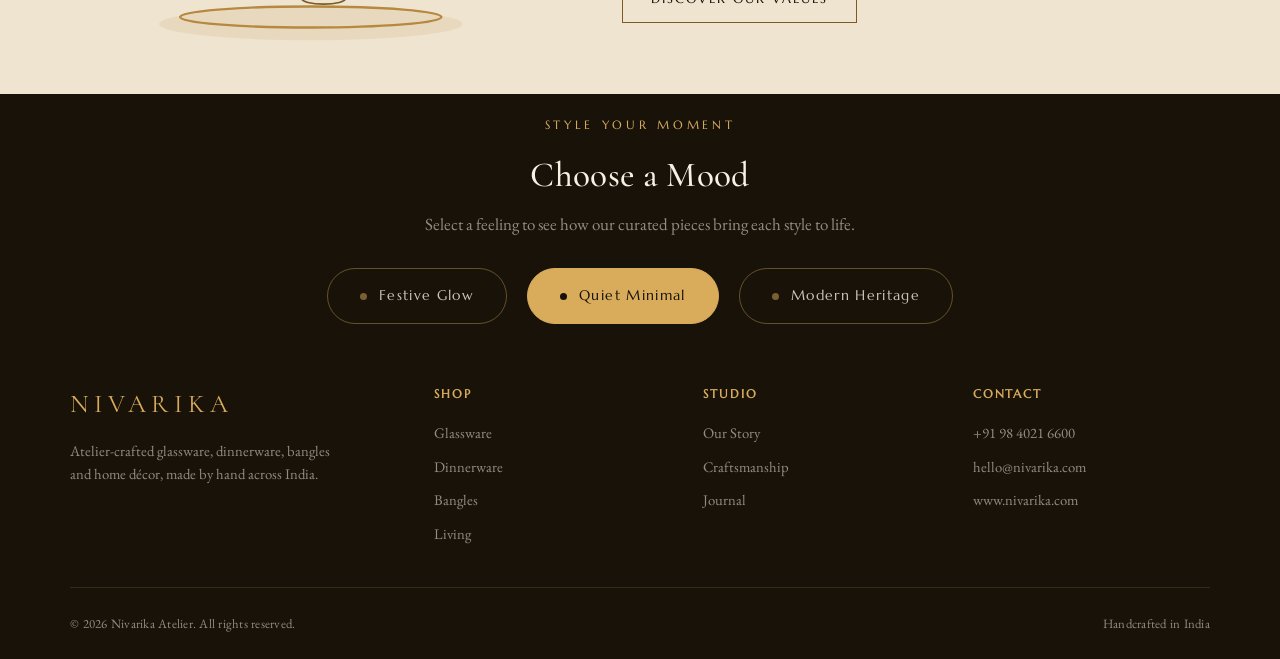
==== commit d9b03353: "Add files via upload" ====
--- a/index.html
+++ b/index.html
@@ -5,361 +5,8 @@
 <meta name="viewport" content="width=device-width, initial-scale=1.0">
 <title>Nivarika — Crafted Elegance for Your Home</title>
 <link rel="preconnect" href="https://fonts.googleapis.com">
-<link href="https://fonts.googleapis.com/css2?family=Cormorant+Garamond:ital,wght@0,400;0,500;0,600;1,400&family=Marcellus&family=EB+Garamond:ital@0;1&display=swap" rel="stylesheet">
-<style>
-  :root{
-    --ink:#181209;
-    --ink-soft:#2b2015;
-    --cream:#f7f0e3;
-    --cream-2:#efe4d0;
-    --parchment:#fbf6ec;
-    --gold:#b6893f;
-    --gold-bright:#d9ac5c;
-    --gold-deep:#7c5a26;
-    --rose:#c99d8f;
-    --line: rgba(182,137,63,0.35);
-  }
-  *{box-sizing:border-box; margin:0; padding:0;}
-  html{scroll-behavior:smooth;}
-  body{
-    background:var(--parchment);
-    color:var(--ink);
-    font-family:'EB Garamond', serif;
-    font-size:17px;
-    line-height:1.6;
-    overflow-x:hidden;
-  }
-  h1,h2,h3, .display{
-    font-family:'Cormorant Garamond', serif;
-    font-weight:500;
-    color:var(--ink);
-    letter-spacing:0.01em;
-  }
-  .eyebrow{
-    font-family:'Marcellus', serif;
-    font-size:0.72rem;
-    letter-spacing:0.32em;
-    text-transform:uppercase;
-    color:var(--gold-deep);
-  }
-  a{color:inherit; text-decoration:none;}
-  img{max-width:100%; display:block;}
-  .wrap{max-width:1220px; margin:0 auto; padding:0 40px;}
-
-  /* ---------- top bar ---------- */
-  .topbar{
-    background:var(--ink);
-    color:var(--gold-bright);
-    font-family:'Marcellus', serif;
-    font-size:0.72rem;
-    letter-spacing:0.08em;
-  }
-  .topbar .wrap{
-    display:flex; justify-content:space-between; align-items:center;
-    padding:7px 40px;
-    color:rgba(217,172,92,0.75);
-  }
-  .topbar span{display:flex; align-items:center; gap:8px;}
-
-  /* ---------- header ---------- */
-  header.main{
-    background:var(--ink);
-    border-bottom:1px solid rgba(182,137,63,0.25);
-    position:sticky; top:0; z-index:50;
-  }
-  .navrow{
-    display:grid;
-    grid-template-columns:1fr auto 1fr;
-    align-items:center;
-    padding:14px 40px;
-    gap:24px;
-  }
-  .navlinks{
-    display:flex; gap:38px;
-    font-family:'Marcellus', serif;
-    font-size:0.82rem;
-    letter-spacing:0.14em;
-    text-transform:uppercase;
-    color:var(--cream-2);
-  }
-  .navlinks a{position:relative; padding-bottom:4px; transition:color .25s;}
-  .navlinks a:hover{color:var(--gold-bright);}
-  .navlinks a::after{
-    content:""; position:absolute; left:0; bottom:0; height:1px; width:0;
-    background:var(--gold-bright); transition:width .3s;
-  }
-  .navlinks a:hover::after{width:100%;}
-  .navlinks.right{justify-content:flex-end;}
-
-  .brandmark{text-align:center;}
-  .brandmark svg{margin:0 auto 6px;}
-  .brandmark .name{
-    font-family:'Cormorant Garamond', serif;
-    font-size:1.9rem;
-    letter-spacing:0.28em;
-    color:var(--gold-bright);
-  }
-  .brandmark .tagline{
-    font-family:'Marcellus', serif;
-    font-size:0.58rem;
-    letter-spacing:0.36em;
-    color:rgba(217,172,92,0.55);
-    text-transform:uppercase;
-    margin-top:2px;
-  }
-
-  /* ---------- hero ---------- */
-  .hero{
-    position:relative;
-    background:
-      radial-gradient(ellipse at 18% 20%, rgba(217,172,92,0.16), transparent 55%),
-      linear-gradient(120deg, #efe6d3 0%, #f7f0e3 45%, #ffffff 100%);
-    /*padding:56px 0 64px;*/
-    overflow:hidden;
-  }
-  .hero .wrap{
-    display:grid;
-    grid-template-columns:1.05fr 0.95fr;
-    align-items:center;
-    gap:40px;
-  }
-  .hero-art{position:relative; height:460px;}
-  .hero-copy{position:relative; z-index:2;}
-  .hero-copy .eyebrow{display:inline-flex; align-items:center; gap:12px; margin-bottom:14px;}
-  .hero-copy .eyebrow::before{content:""; width:34px; height:1px; background:var(--gold);}
-  .hero-copy h1{
-    font-size:3.2rem;
-    line-height:1.08;
-    margin-bottom:18px;
-    font-weight:500;
-  }
-  .hero-copy h1 em{font-style:italic; color:var(--gold-deep);}
-  .hero-copy p.lede{
-    font-size:1.05rem;
-    color:#5a4a35;
-    max-width:440px;
-    margin-bottom:24px;
-  }
-  .btn{
-    display:inline-flex; align-items:center; gap:12px;
-    font-family:'Marcellus', serif;
-    font-size:0.8rem;
-    letter-spacing:0.16em;
-    text-transform:uppercase;
-    padding:13px 28px;
-    border:1px solid var(--gold-deep);
-    color:var(--ink);
-    background:transparent;
-    cursor:pointer;
-    transition:all .35s ease;
-  }
-  .btn:hover{background:var(--ink); color:var(--gold-bright); border-color:var(--ink);}
-  .btn.dark{border-color:var(--gold-bright); color:var(--gold-bright);}
-  .btn.dark:hover{background:var(--gold-bright); color:var(--ink);}
-
-  /* ---------- categories ---------- */
-  .categories{padding:60px 0 44px; background:var(--parchment);}
-  .sec-head{text-align:center; margin-bottom:36px;}
-  .sec-head .eyebrow{display:block; margin-bottom:12px;}
-  .sec-head h2{font-size:2.4rem;}
-  .cat-grid{
-    display:grid;
-    grid-template-columns:repeat(4, 1fr);
-    gap:2px;
-    background:var(--line);
-    border:1px solid var(--line);
-  }
-  .cat-card{
-    background:var(--parchment);
-    text-align:center;
-    position:relative;
-    transition:background .35s ease;
-    cursor:pointer;
-    display:flex;
-    flex-direction:column;
-    color:inherit;
-  }
-  a.cat-card{text-decoration:none;}
-  .cat-card:hover{background:var(--cream-2);}
-
-  /* floating whatsapp button */
-  .wa-float{
-    position:fixed;
-    right:26px; bottom:26px;
-    z-index:100;
-    width:50px; height:50px;
-    border-radius:50%;
-    background:#25D366;
-    display:flex; align-items:center; justify-content:center;
-    box-shadow:0 8px 22px rgba(0,0,0,0.28);
-    transition:transform .3s ease;
-  }
-  .wa-float:hover{transform:scale(1.08);}
-  .wa-float svg{width:24px; height:24px;}
-
-  .cat-media{
-    position:relative;
-    width:100%;
-    aspect-ratio:1/1;
-    overflow:hidden;
-    background:linear-gradient(135deg, #e9dcc0, #cba85f 60%, #8a6a34);
-  }
-  .cat-media img{
-    width:100%; height:100%; object-fit:cover;
-    display:block;
-    transition:transform .6s ease;
-  }
-  .cat-card:hover .cat-media img{transform:scale(1.06);}
-  .cat-media::after{
-    content:"";
-    position:absolute; inset:0;
-    background:linear-gradient(180deg, rgba(24,18,9,0) 55%, rgba(24,18,9,0.35) 100%);
-    pointer-events:none;
-  }
-
-  .badge-sale{
-    position:absolute; top:14px; left:14px; z-index:2;
-    background:var(--ink);
-    color:var(--gold-bright);
-    font-family:'Marcellus', serif;
-    font-size:0.65rem;
-    letter-spacing:0.08em;
-    text-transform:uppercase;
-    padding:6px 12px;
-    border:1px solid rgba(217,172,92,0.5);
-  }
-
-  .icon-frame{
-    position:absolute; z-index:2;
-    top:14px; right:14px;
-    width:38px; height:38px;
-    border-radius:50%;
-    border:1px solid rgba(247,240,227,0.6);
-    background:rgba(24,18,9,0.35);
-    display:flex; align-items:center; justify-content:center;
-    backdrop-filter:blur(2px);
-  }
-  .icon-frame svg{width:20px; height:20px;}
-
-  .cat-body{padding:16px 20px 20px; flex:1; display:flex; flex-direction:column;}
-  .cat-card h3{font-size:1.2rem; margin-bottom:3px; letter-spacing:0.02em;}
-  .cat-card .sub{
-    font-family:'Marcellus', serif;
-    font-size:0.7rem;
-    letter-spacing:0.14em;
-    text-transform:uppercase;
-    color:var(--gold-deep);
-    margin-bottom:16px;
-  }
-  .price-row{
-    margin-top:auto;
-    display:flex; align-items:baseline; justify-content:center; gap:10px;
-    font-family:'Marcellus', serif;
-  }
-  .price-now{font-size:1.05rem; color:var(--ink);}
-  .price-was{
-    font-size:0.85rem;
-    color:#8a7a63;
-    text-decoration:line-through;
-    text-decoration-color:#b6893f;
-  }
-  .price-off{
-    font-size:0.7rem;
-    color:#a8482f;
-    letter-spacing:0.04em;
-  }
-
-  /* ---------- story ---------- */
-  .story{padding:0px 0; background:var(--cream-2); position:relative;}
-  /* .story{padding:64px 0; background:var(--cream-2); position:relative;} */
-  .story .wrap{
-    display:grid;
-    grid-template-columns:0.9fr 1.1fr;
-    gap:70px;
-    align-items:center;
-  }
-  .story h2{font-size:2.3rem; margin-bottom:14px;}
-  .story p{color:#5a4a35; max-width:460px; margin-bottom:22px;}
-  .story-art{
-    position:relative; height:420px;
-    display:flex; align-items:center; justify-content:center;
-  }
-
-  /* ---------- mood section ---------- */
-  .mood{
-    background:var(--ink);
-    color:var(--cream);
-    padding:16px 0;
-    text-align:center;
-  }
-  .mood .eyebrow{color:var(--gold-bright);}
-  .mood h2{color:var(--cream); font-size:2.2rem; margin:10px 0 8px;}
-  .mood p{color:rgba(247,240,227,0.55); margin-bottom:30px;}
-  .mood-pills{display:flex; justify-content:center; gap:20px; flex-wrap:wrap;}
-  .pill{
-    font-family:'Marcellus', serif;
-    font-size:0.85rem;
-    letter-spacing:0.1em;
-    padding:16px 32px;
-    border:1px solid rgba(217,172,92,0.4);
-    border-radius:40px;
-    display:flex; align-items:center; gap:12px;
-    color:rgba(247,240,227,0.8);
-    cursor:pointer;
-    transition:all .35s ease;
-    background:transparent;
-  }
-  .pill .dot{width:7px; height:7px; border-radius:50%; background:var(--gold-bright); opacity:0.5;}
-  .pill:hover, .pill.active{
-    background:var(--gold-bright); color:var(--ink); border-color:var(--gold-bright);
-  }
-  .pill:hover .dot, .pill.active .dot{background:var(--ink); opacity:1;}
-
-  /* ---------- footer ---------- */
-  footer{background:var(--ink); color:rgba(247,240,227,0.55); padding:44px 0 24px;}
-  .foot-top{
-    display:grid; grid-template-columns:1.4fr 1fr 1fr 1fr; gap:32px;
-    padding-bottom:32px; border-bottom:1px solid rgba(182,137,63,0.2);
-  }
-  .foot-brand .name{
-    font-family:'Cormorant Garamond', serif; color:var(--gold-bright);
-    font-size:1.6rem; letter-spacing:0.2em; margin-bottom:14px;
-  }
-  .foot-brand p{max-width:280px; font-size:0.92rem;}
-  footer h4{
-    font-family:'Marcellus', serif; font-size:0.75rem; letter-spacing:0.16em;
-    text-transform:uppercase; color:var(--gold-bright); margin-bottom:18px;
-  }
-  footer ul{list-style:none;}
-  footer li{margin-bottom:10px; font-size:0.92rem;}
-  footer li a:hover{color:var(--gold-bright);}
-  .foot-bottom{
-    display:flex; justify-content:space-between; align-items:center;
-    padding-top:26px; font-size:0.8rem; letter-spacing:0.02em;
-    flex-wrap:wrap; gap:10px;
-  }
-
-  /* ---------- responsive ---------- */
-  @media(max-width:980px){
-    .navlinks{display:none;}
-    .navrow{grid-template-columns:1fr;}
-    .hero .wrap{grid-template-columns:1fr; text-align:center;}
-    .hero-copy p.lede{margin-left:auto; margin-right:auto;}
-    .hero-art{order:-1; height:340px;}
-    .cat-grid{grid-template-columns:repeat(2,1fr);}
-    .story .wrap{grid-template-columns:1fr;}
-    .story{text-align:center;}
-    .story p{margin-left:auto; margin-right:auto;}
-    .foot-top{grid-template-columns:1fr 1fr; gap:32px;}
-  }
-  @media(max-width:560px){
-    .wrap{padding:0 22px;}
-    .hero-copy h1{font-size:2.5rem;}
-    .cat-grid{grid-template-columns:1fr 1fr;}
-    .foot-top{grid-template-columns:1fr;}
-    .topbar .wrap{font-size:0.62rem; padding:8px 22px;}
-  }
-</style>
+<link rel="stylesheet" href="media/css/fonts.css">
+<link rel="stylesheet" href="media/css/styles.css">
 </head>
 <body>
 
@@ -378,6 +25,7 @@
       <a href="bangles.html">Bangles</a>
     </nav>
     <div class="brandmark">
+      <a href="index.html" aria-label="Nivarika home">
       <svg width="34" height="34" viewBox="0 0 34 34" fill="none">
         <path d="M17 3C17 3 21 8 21 13C21 17.4 19.4 19 17 19C14.6 19 13 17.4 13 13C13 8 17 3 17 3Z" stroke="#d9ac5c" stroke-width="1"/>
         <path d="M6 19C10 15 24 15 28 19" stroke="#d9ac5c" stroke-width="1"/>
@@ -385,7 +33,11 @@
       </svg>
       <div class="name">NIVARIKA</div>
       <div class="tagline">Atelier Handcrafted</div>
-    </div>
+      </a>
+    </div>
+    <button class="mobile-menu-toggle" type="button" aria-label="Open navigation menu" aria-expanded="false">
+      <span></span><span></span><span></span>
+    </button>
     <nav class="navlinks right">
       <a href="living.html">Living</a>
       <a href="#story">Our Story</a>
@@ -446,7 +98,6 @@
 
       <a href="glassware.html" class="cat-card" id="glassware-card">
         <div class="cat-media">
-          <span class="badge-sale">20% Off</span>
           <span class="icon-frame">
             <svg viewBox="0 0 46 46"><path d="M18 6 L21 28 Q23 32 25 28 L28 6" fill="none" stroke="#f7f0e3" stroke-width="1.6"/><line x1="23" y1="28" x2="23" y2="40" stroke="#f7f0e3" stroke-width="1.6"/></svg>
           </span>
@@ -455,17 +106,11 @@
         <div class="cat-body">
           <h3>Glassware</h3>
           <div class="sub">Hand-cut Crystal &middot; View all styles &rarr;</div>
-          <div class="price-row">
-            <span class="price-now">₹2,399</span>
-            <span class="price-was">₹2,999</span>
-            <span class="price-off">Save 20%</span>
-          </div>
         </div>
       </a>
 
       <a href="dinnerware.html" class="cat-card" id="dinnerware-card">
         <div class="cat-media">
-          <span class="badge-sale">15% Off</span>
           <span class="icon-frame">
             <svg viewBox="0 0 50 50"><ellipse cx="25" cy="27" rx="18" ry="7" fill="none" stroke="#f7f0e3" stroke-width="1.6"/><ellipse cx="25" cy="24" rx="18" ry="7" fill="none" stroke="#f7f0e3" stroke-width="1.6"/></svg>
           </span>
@@ -474,17 +119,11 @@
         <div class="cat-body">
           <h3>Dinnerware</h3>
           <div class="sub">Gold-rimmed Porcelain &middot; View all styles &rarr;</div>
-          <div class="price-row">
-            <span class="price-now">₹4,250</span>
-            <span class="price-was">₹5,000</span>
-            <span class="price-off">Save 15%</span>
-          </div>
         </div>
       </a>
 
       <a href="bangles.html" class="cat-card" id="bangles-card">
         <div class="cat-media">
-          <span class="badge-sale">30% Off</span>
           <span class="icon-frame">
             <svg viewBox="0 0 46 46"><circle cx="23" cy="23" r="15" fill="none" stroke="#f7f0e3" stroke-width="4"/></svg>
           </span>
@@ -493,17 +132,11 @@
         <div class="cat-body">
           <h3>Bangles</h3>
           <div class="sub">Hand-strung Kundan &middot; View all styles &rarr;</div>
-          <div class="price-row">
-            <span class="price-now">₹1,749</span>
-            <span class="price-was">₹2,499</span>
-            <span class="price-off">Save 30%</span>
-          </div>
         </div>
       </a>
 
       <a href="living.html" class="cat-card" id="living-card">
         <div class="cat-media">
-          <span class="badge-sale">10% Off</span>
           <span class="icon-frame">
             <svg viewBox="0 0 42 46"><path d="M8 44 L8 20 L21 4 L34 20 L34 44 Z" fill="none" stroke="#f7f0e3" stroke-width="1.6"/></svg>
           </span>
@@ -512,11 +145,6 @@
         <div class="cat-body">
           <h3>Living</h3>
           <div class="sub">Lanterns &amp; Décor &middot; View all styles &rarr;</div>
-          <div class="price-row">
-            <span class="price-now">₹1,890</span>
-            <span class="price-was">₹2,100</span>
-            <span class="price-off">Save 10%</span>
-          </div>
         </div>
       </a>
 
@@ -611,7 +239,30 @@
   <svg viewBox="0 0 32 32" fill="#fff"><path d="M16.04 3C9.4 3 4 8.36 4 15c0 2.4.67 4.63 1.83 6.54L4 29l7.66-1.8A11.9 11.9 0 0 0 16.04 27C22.68 27 28 21.64 28 15S22.68 3 16.04 3zm0 21.6c-2 0-3.87-.55-5.47-1.5l-.39-.23-4.55 1.07 1.1-4.44-.26-.4A9.5 9.5 0 0 1 6.4 15c0-5.3 4.33-9.6 9.64-9.6 5.32 0 9.64 4.3 9.64 9.6s-4.32 9.6-9.64 9.6zm5.3-7.19c-.29-.15-1.7-.84-1.96-.93-.26-.1-.45-.15-.64.14-.19.29-.74.93-.9 1.12-.17.19-.33.22-.62.07-.29-.15-1.2-.44-2.29-1.4-.85-.75-1.42-1.68-1.59-1.97-.17-.29-.02-.44.13-.59.13-.13.29-.34.44-.5.15-.17.19-.29.29-.48.1-.19.05-.36-.02-.5-.07-.15-.64-1.54-.88-2.11-.23-.55-.47-.48-.64-.49-.17-.01-.36-.01-.55-.01-.19 0-.5.07-.76.36-.26.29-1 1-1 2.42 0 1.42 1.03 2.8 1.17 3 .15.19 2.03 3.1 4.92 4.34.69.3 1.23.48 1.65.61.69.22 1.32.19 1.82.11.55-.08 1.7-.7 1.94-1.37.24-.67.24-1.25.17-1.37-.07-.12-.26-.19-.55-.34z"/></svg>
 </a>
 
+<nav class="mobile-bottom-nav" aria-label="Quick navigation">
+  <a href="#" aria-label="Home"><span aria-hidden="true">⌂</span>Home</a>
+  <a href="#glassware" aria-label="Shop"><span aria-hidden="true">◇</span>Shop</a>
+  <a href="#story" aria-label="Our story"><span aria-hidden="true">✦</span>Story</a>
+  <a href="https://chat.whatsapp.com/YOUR_GROUP_INVITE_LINK" target="_blank" rel="noopener" aria-label="Chat on WhatsApp"><span aria-hidden="true">◌</span>Chat</a>
+</nav>
+
 <script>
+  const menuButton = document.querySelector('.mobile-menu-toggle');
+  const navigationLinks = document.querySelectorAll('.navlinks');
+
+  menuButton.addEventListener('click', () => {
+    const isOpen = menuButton.getAttribute('aria-expanded') === 'true';
+    menuButton.setAttribute('aria-expanded', String(!isOpen));
+    menuButton.setAttribute('aria-label', isOpen ? 'Open navigation menu' : 'Close navigation menu');
+    navigationLinks.forEach(nav => nav.classList.toggle('is-open', !isOpen));
+  });
+
+  navigationLinks.forEach(nav => nav.addEventListener('click', () => {
+    menuButton.setAttribute('aria-expanded', 'false');
+    menuButton.setAttribute('aria-label', 'Open navigation menu');
+    navigationLinks.forEach(item => item.classList.remove('is-open'));
+  }));
+
   function setMood(el){
     document.querySelectorAll('.pill').forEach(p=>p.classList.remove('active'));
     el.classList.add('active');
--- a/media/css/fonts.css
+++ b/media/css/fonts.css
@@ -0,0 +1 @@
+@import url('https://fonts.googleapis.com/css2?family=Cormorant+Garamond:ital,wght@0,400;0,500;0,600;1,400&family=Marcellus&family=EB+Garamond:ital@0;1&display=swap');
--- a/media/css/styles.css
+++ b/media/css/styles.css
@@ -0,0 +1,461 @@
+  :root{
+    --ink:#181209;
+    --ink-soft:#2b2015;
+    --cream:#f7f0e3;
+    --cream-2:#efe4d0;
+    --parchment:#fbf6ec;
+    --gold:#b6893f;
+    --gold-bright:#d9ac5c;
+    --gold-deep:#7c5a26;
+    --rose:#c99d8f;
+    --line: rgba(182,137,63,0.35);
+  }
+  *{box-sizing:border-box; margin:0; padding:0;}
+  html{scroll-behavior:smooth;}
+  body{
+    background:var(--parchment);
+    color:var(--ink);
+    font-family:'EB Garamond', serif;
+    font-size:17px;
+    line-height:1.6;
+    overflow-x:hidden;
+  }
+  h1,h2,h3, .display{
+    font-family:'Cormorant Garamond', serif;
+    font-weight:500;
+    color:var(--ink);
+    letter-spacing:0.01em;
+  }
+  .eyebrow{
+    font-family:'Marcellus', serif;
+    font-size:0.72rem;
+    letter-spacing:0.32em;
+    text-transform:uppercase;
+    color:var(--gold-deep);
+  }
+  a{color:inherit; text-decoration:none;}
+  img{max-width:100%; display:block;}
+  .wrap{max-width:1220px; margin:0 auto; padding:0 40px;}
+
+  /* ---------- top bar ---------- */
+  .topbar{
+    background:var(--ink);
+    color:var(--gold-bright);
+    font-family:'Marcellus', serif;
+    font-size:0.72rem;
+    letter-spacing:0.08em;
+  }
+  .topbar .wrap{
+    display:flex; justify-content:space-between; align-items:center;
+    padding:7px 40px;
+    color:rgba(217,172,92,0.75);
+  }
+  .topbar span{display:flex; align-items:center; gap:8px;}
+
+  /* ---------- header ---------- */
+  header.main{
+    background:var(--ink);
+    border-bottom:1px solid rgba(182,137,63,0.25);
+    position:sticky; top:0; z-index:50;
+  }
+  .navrow{
+    display:grid;
+    grid-template-columns:1fr auto 1fr;
+    align-items:center;
+    padding:14px 40px;
+    gap:24px;
+  }
+  .navlinks{
+    display:flex; gap:38px;
+    font-family:'Marcellus', serif;
+    font-size:0.82rem;
+    letter-spacing:0.14em;
+    text-transform:uppercase;
+    color:var(--cream-2);
+  }
+  .navlinks a{position:relative; padding-bottom:4px; transition:color .25s;}
+  .navlinks a:hover{color:var(--gold-bright);}
+  .navlinks a::after{
+    content:""; position:absolute; left:0; bottom:0; height:1px; width:0;
+    background:var(--gold-bright); transition:width .3s;
+  }
+  .navlinks a:hover::after{width:100%;}
+  .navlinks.right{justify-content:flex-end;}
+  .mobile-menu-toggle{display:none;}
+
+  .brandmark{text-align:center;}
+  .brandmark a{display:block;}
+  .brandmark svg{margin:0 auto 6px;}
+  .brandmark .name{
+    font-family:'Cormorant Garamond', serif;
+    font-size:1.9rem;
+    letter-spacing:0.28em;
+    color:var(--gold-bright);
+  }
+  .brandmark .tagline{
+    font-family:'Marcellus', serif;
+    font-size:0.58rem;
+    letter-spacing:0.36em;
+    color:rgba(217,172,92,0.55);
+    text-transform:uppercase;
+    margin-top:2px;
+  }
+
+  /* ---------- hero ---------- */
+  .hero{
+    position:relative;
+    background:
+      radial-gradient(ellipse at 18% 20%, rgba(217,172,92,0.16), transparent 55%),
+      linear-gradient(120deg, #efe6d3 0%, #f7f0e3 45%, #ffffff 100%);
+    /*padding:56px 0 64px;*/
+    overflow:hidden;
+  }
+  .hero .wrap{
+    display:grid;
+    grid-template-columns:1.05fr 0.95fr;
+    align-items:center;
+    gap:40px;
+  }
+  .hero-art{position:relative; height:460px;}
+  .hero-copy{position:relative; z-index:2;}
+  .hero-copy .eyebrow{display:inline-flex; align-items:center; gap:12px; margin-bottom:14px;}
+  .hero-copy .eyebrow::before{content:""; width:34px; height:1px; background:var(--gold);}
+  .hero-copy h1{
+    font-size:3.2rem;
+    line-height:1.08;
+    margin-bottom:18px;
+    font-weight:500;
+  }
+  .hero-copy h1 em{font-style:italic; color:var(--gold-deep);}
+  .hero-copy p.lede{
+    font-size:1.05rem;
+    color:#5a4a35;
+    max-width:440px;
+    margin-bottom:24px;
+  }
+  .btn{
+    display:inline-flex; align-items:center; gap:12px;
+    font-family:'Marcellus', serif;
+    font-size:0.8rem;
+    letter-spacing:0.16em;
+    text-transform:uppercase;
+    padding:13px 28px;
+    border:1px solid var(--gold-deep);
+    color:var(--ink);
+    background:transparent;
+    cursor:pointer;
+    transition:all .35s ease;
+  }
+  .btn:hover{background:var(--ink); color:var(--gold-bright); border-color:var(--ink);}
+  .btn.dark{border-color:var(--gold-bright); color:var(--gold-bright);}
+  .btn.dark:hover{background:var(--gold-bright); color:var(--ink);}
+
+  /* ---------- categories ---------- */
+  .categories{padding:60px 0 44px; background:var(--parchment);}
+  .sec-head{text-align:center; margin-bottom:36px;}
+  .sec-head .eyebrow{display:block; margin-bottom:12px;}
+  .sec-head h2{font-size:2.4rem;}
+  .cat-grid{
+    display:grid;
+    grid-template-columns:repeat(4, 1fr);
+    gap:2px;
+    background:var(--line);
+    border:1px solid var(--line);
+    align-items:stretch;
+  }
+  .cat-card{
+    background:var(--parchment);
+    text-align:center;
+    position:relative;
+    transition:background .35s ease;
+    cursor:pointer;
+    display:flex;
+    flex-direction:column;
+    color:inherit;
+  }
+  a.cat-card{text-decoration:none;}
+  .cat-card:hover{background:var(--cream-2);}
+
+  /* floating whatsapp button */
+  .wa-float{
+    position:fixed;
+    right:26px; bottom:26px;
+    z-index:100;
+    width:50px; height:50px;
+    border-radius:50%;
+    background:#25D366;
+    display:flex; align-items:center; justify-content:center;
+    box-shadow:0 8px 22px rgba(0,0,0,0.28);
+    transition:transform .3s ease;
+  }
+  .wa-float:hover{transform:scale(1.08);}
+  .wa-float svg{width:24px; height:24px;}
+  .mobile-bottom-nav{display:none;}
+
+  .cat-media{
+    position:relative;
+    width:100%;
+    aspect-ratio:1/1;
+    flex:0 0 auto;
+    overflow:hidden;
+    background:linear-gradient(135deg, #e9dcc0, #cba85f 60%, #8a6a34);
+  }
+  .cat-media img{
+    width:100%; height:100%; object-fit:cover;
+    object-position:center;
+    display:block;
+    transition:transform .6s ease;
+  }
+  .cat-card:hover .cat-media img{transform:scale(1.06);}
+  .cat-media::after{
+    content:"";
+    position:absolute; inset:0;
+    background:linear-gradient(180deg, rgba(24,18,9,0) 55%, rgba(24,18,9,0.35) 100%);
+    pointer-events:none;
+  }
+
+  .badge-sale{
+    position:absolute; top:14px; left:14px; z-index:2;
+    background:var(--ink);
+    color:var(--gold-bright);
+    font-family:'Marcellus', serif;
+    font-size:0.65rem;
+    letter-spacing:0.08em;
+    text-transform:uppercase;
+    padding:6px 12px;
+    border:1px solid rgba(217,172,92,0.5);
+  }
+
+  .icon-frame{
+    position:absolute; z-index:2;
+    top:14px; right:14px;
+    width:38px; height:38px;
+    border-radius:50%;
+    border:1px solid rgba(247,240,227,0.6);
+    background:rgba(24,18,9,0.35);
+    display:flex; align-items:center; justify-content:center;
+    backdrop-filter:blur(2px);
+  }
+  .icon-frame svg{width:20px; height:20px;}
+
+  .cat-body{padding:16px 20px 20px; flex:1; display:flex; flex-direction:column;}
+  .cat-card h3{font-size:1.2rem; margin-bottom:3px; letter-spacing:0.02em;}
+  .cat-card .sub{
+    font-family:'Marcellus', serif;
+    font-size:0.7rem;
+    letter-spacing:0.14em;
+    text-transform:uppercase;
+    color:var(--gold-deep);
+    margin-bottom:16px;
+  }
+  .price-row{
+    margin-top:auto;
+    display:flex; align-items:baseline; justify-content:center; gap:10px;
+    font-family:'Marcellus', serif;
+  }
+  .price-now{font-size:1.05rem; color:var(--ink);}
+  .price-was{
+    font-size:0.85rem;
+    color:#8a7a63;
+    text-decoration:line-through;
+    text-decoration-color:#b6893f;
+  }
+  .price-off{
+    font-size:0.7rem;
+    color:#a8482f;
+    letter-spacing:0.04em;
+  }
+
+  /* ---------- story ---------- */
+  .story{padding:0px 0; background:var(--cream-2); position:relative;}
+  /* .story{padding:64px 0; background:var(--cream-2); position:relative;} */
+  .story .wrap{
+    display:grid;
+    grid-template-columns:0.9fr 1.1fr;
+    gap:70px;
+    align-items:center;
+  }
+  .story h2{font-size:2.3rem; margin-bottom:14px;}
+  .story p{color:#5a4a35; max-width:460px; margin-bottom:22px;}
+  .story-art{
+    position:relative; height:420px;
+    display:flex; align-items:center; justify-content:center;
+  }
+
+  /* ---------- mood section ---------- */
+  .mood{
+    background:var(--ink);
+    color:var(--cream);
+    padding:16px 0;
+    text-align:center;
+  }
+  .mood .eyebrow{color:var(--gold-bright);}
+  .mood h2{color:var(--cream); font-size:2.2rem; margin:10px 0 8px;}
+  .mood p{color:rgba(247,240,227,0.55); margin-bottom:30px;}
+  .mood-pills{display:flex; justify-content:center; gap:20px; flex-wrap:wrap;}
+  .pill{
+    font-family:'Marcellus', serif;
+    font-size:0.85rem;
+    letter-spacing:0.1em;
+    padding:16px 32px;
+    border:1px solid rgba(217,172,92,0.4);
+    border-radius:40px;
+    display:flex; align-items:center; gap:12px;
+    color:rgba(247,240,227,0.8);
+    cursor:pointer;
+    transition:all .35s ease;
+    background:transparent;
+  }
+  .pill .dot{width:7px; height:7px; border-radius:50%; background:var(--gold-bright); opacity:0.5;}
+  .pill:hover, .pill.active{
+    background:var(--gold-bright); color:var(--ink); border-color:var(--gold-bright);
+  }
+  .pill:hover .dot, .pill.active .dot{background:var(--ink); opacity:1;}
+
+  /* ---------- footer ---------- */
+  footer{background:var(--ink); color:rgba(247,240,227,0.55); padding:44px 0 24px;}
+  .foot-top{
+    display:grid; grid-template-columns:1.4fr 1fr 1fr 1fr; gap:32px;
+    padding-bottom:32px; border-bottom:1px solid rgba(182,137,63,0.2);
+  }
+  .foot-brand .name{
+    font-family:'Cormorant Garamond', serif; color:var(--gold-bright);
+    font-size:1.6rem; letter-spacing:0.2em; margin-bottom:14px;
+  }
+  .foot-brand p{max-width:280px; font-size:0.92rem;}
+  footer h4{
+    font-family:'Marcellus', serif; font-size:0.75rem; letter-spacing:0.16em;
+    text-transform:uppercase; color:var(--gold-bright); margin-bottom:18px;
+  }
+  footer ul{list-style:none;}
+  footer li{margin-bottom:10px; font-size:0.92rem;}
+  footer li a:hover{color:var(--gold-bright);}
+  .foot-bottom{
+    display:flex; justify-content:space-between; align-items:center;
+    padding-top:26px; font-size:0.8rem; letter-spacing:0.02em;
+    flex-wrap:wrap; gap:10px;
+  }
+
+  /* ---------- responsive ---------- */
+  @media(max-width:980px){
+    .navrow{grid-template-columns:1fr; gap:0; padding:12px 22px; position:relative;}
+    .brandmark{grid-column:1; grid-row:1; justify-self:center; text-align:center;}
+    .brandmark svg{margin:0 auto 4px;}
+    .brandmark .name{font-size:1.45rem;}
+    .mobile-menu-toggle{
+      display:flex;
+      position:absolute;
+      right:22px;
+      top:22px;
+      width:42px;
+      height:42px;
+      padding:10px;
+      border:1px solid rgba(217,172,92,0.55);
+      background:transparent;
+      cursor:pointer;
+      flex-direction:column;
+      justify-content:center;
+      gap:5px;
+    }
+    .mobile-menu-toggle span{display:block; width:100%; height:1px; background:var(--gold-bright);}
+    .navlinks{
+      display:none;
+      grid-column:1/-1;
+      width:100%;
+      justify-content:center;
+      flex-wrap:wrap;
+      gap:8px 20px;
+      font-size:0.7rem;
+    }
+    .navlinks.is-open{display:flex;}
+    .navlinks:not(.right){grid-row:2; padding-top:18px;}
+    .navlinks.right{grid-row:3; padding-top:8px; padding-bottom:6px;}
+    .navlinks.right{justify-content:center;}
+    .hero .wrap{grid-template-columns:1fr; text-align:center;}
+    .hero-copy p.lede{margin-left:auto; margin-right:auto;}
+    .hero-art{order:-1; height:340px;}
+    .cat-grid{grid-template-columns:repeat(2,1fr);}
+    .story .wrap{grid-template-columns:1fr; gap:24px;}
+    .story-art{height:320px;}
+    .story{padding-bottom:40px; text-align:center;}
+    .story p{margin-left:auto; margin-right:auto;}
+    .foot-top{grid-template-columns:1fr 1fr; gap:32px;}
+  }
+  @media(max-width:560px){
+    body{padding-bottom:calc(78px + env(safe-area-inset-bottom));}
+    .wrap{padding:0 22px;}
+    .navrow{padding:12px 22px;}
+    .navlinks.is-open{
+      margin-top:10px;
+      padding:12px 0;
+      border-top:1px solid rgba(182,137,63,0.2);
+      border-bottom:1px solid rgba(182,137,63,0.2);
+    }
+    .navlinks a{padding:8px 4px;}
+    .hero-copy h1{font-size:2.5rem;}
+    .categories{padding:48px 0 34px;}
+    .sec-head{margin-bottom:24px;}
+    .cat-grid{
+      display:grid;
+      grid-template-columns:1fr;
+      gap:16px;
+      margin:0;
+      padding:0;
+      border:0;
+      background:transparent;
+    }
+    .cat-card{
+      border:1px solid var(--line);
+      box-shadow:0 10px 24px rgba(24,18,9,0.08);
+      transition:transform .2s ease, background .35s ease;
+    }
+    .cat-card:active{transform:scale(0.985);}
+    .cat-media{aspect-ratio:3/2;}
+    .cat-body{padding:18px 20px 22px;}
+    .mood{padding:28px 0;}
+    .mood-pills{
+      justify-content:flex-start;
+      flex-wrap:nowrap;
+      overflow-x:auto;
+      margin:0 -22px;
+      padding:0 22px 8px;
+      -webkit-overflow-scrolling:touch;
+      scrollbar-width:none;
+    }
+    .mood-pills::-webkit-scrollbar{display:none;}
+    .pill{flex:0 0 auto; padding:13px 20px; font-size:0.72rem;}
+    .foot-top{grid-template-columns:1fr;}
+    .topbar .wrap{font-size:0.62rem; padding:8px 22px;}
+    .wa-float{right:18px; bottom:calc(90px + env(safe-area-inset-bottom)); width:46px; height:46px;}
+    .mobile-bottom-nav{
+      position:fixed;
+      left:0;
+      right:0;
+      bottom:0;
+      z-index:90;
+      height:calc(70px + env(safe-area-inset-bottom));
+      padding:7px 16px calc(7px + env(safe-area-inset-bottom));
+      display:grid;
+      grid-template-columns:repeat(4, 1fr);
+      background:rgba(24,18,9,0.96);
+      border-top:1px solid rgba(182,137,63,0.35);
+      box-shadow:0 -8px 24px rgba(24,18,9,0.18);
+      backdrop-filter:blur(12px);
+    }
+    .mobile-bottom-nav a{
+      display:flex;
+      min-height:48px;
+      flex-direction:column;
+      align-items:center;
+      justify-content:center;
+      gap:2px;
+      color:rgba(247,240,227,0.72);
+      font-family:'Marcellus', serif;
+      font-size:0.58rem;
+      letter-spacing:0.08em;
+      text-transform:uppercase;
+    }
+    .mobile-bottom-nav a:active,
+    .mobile-bottom-nav a:hover{color:var(--gold-bright);}
+    .mobile-bottom-nav span{font-size:1.3rem; line-height:1; color:var(--gold-bright);}
+  }
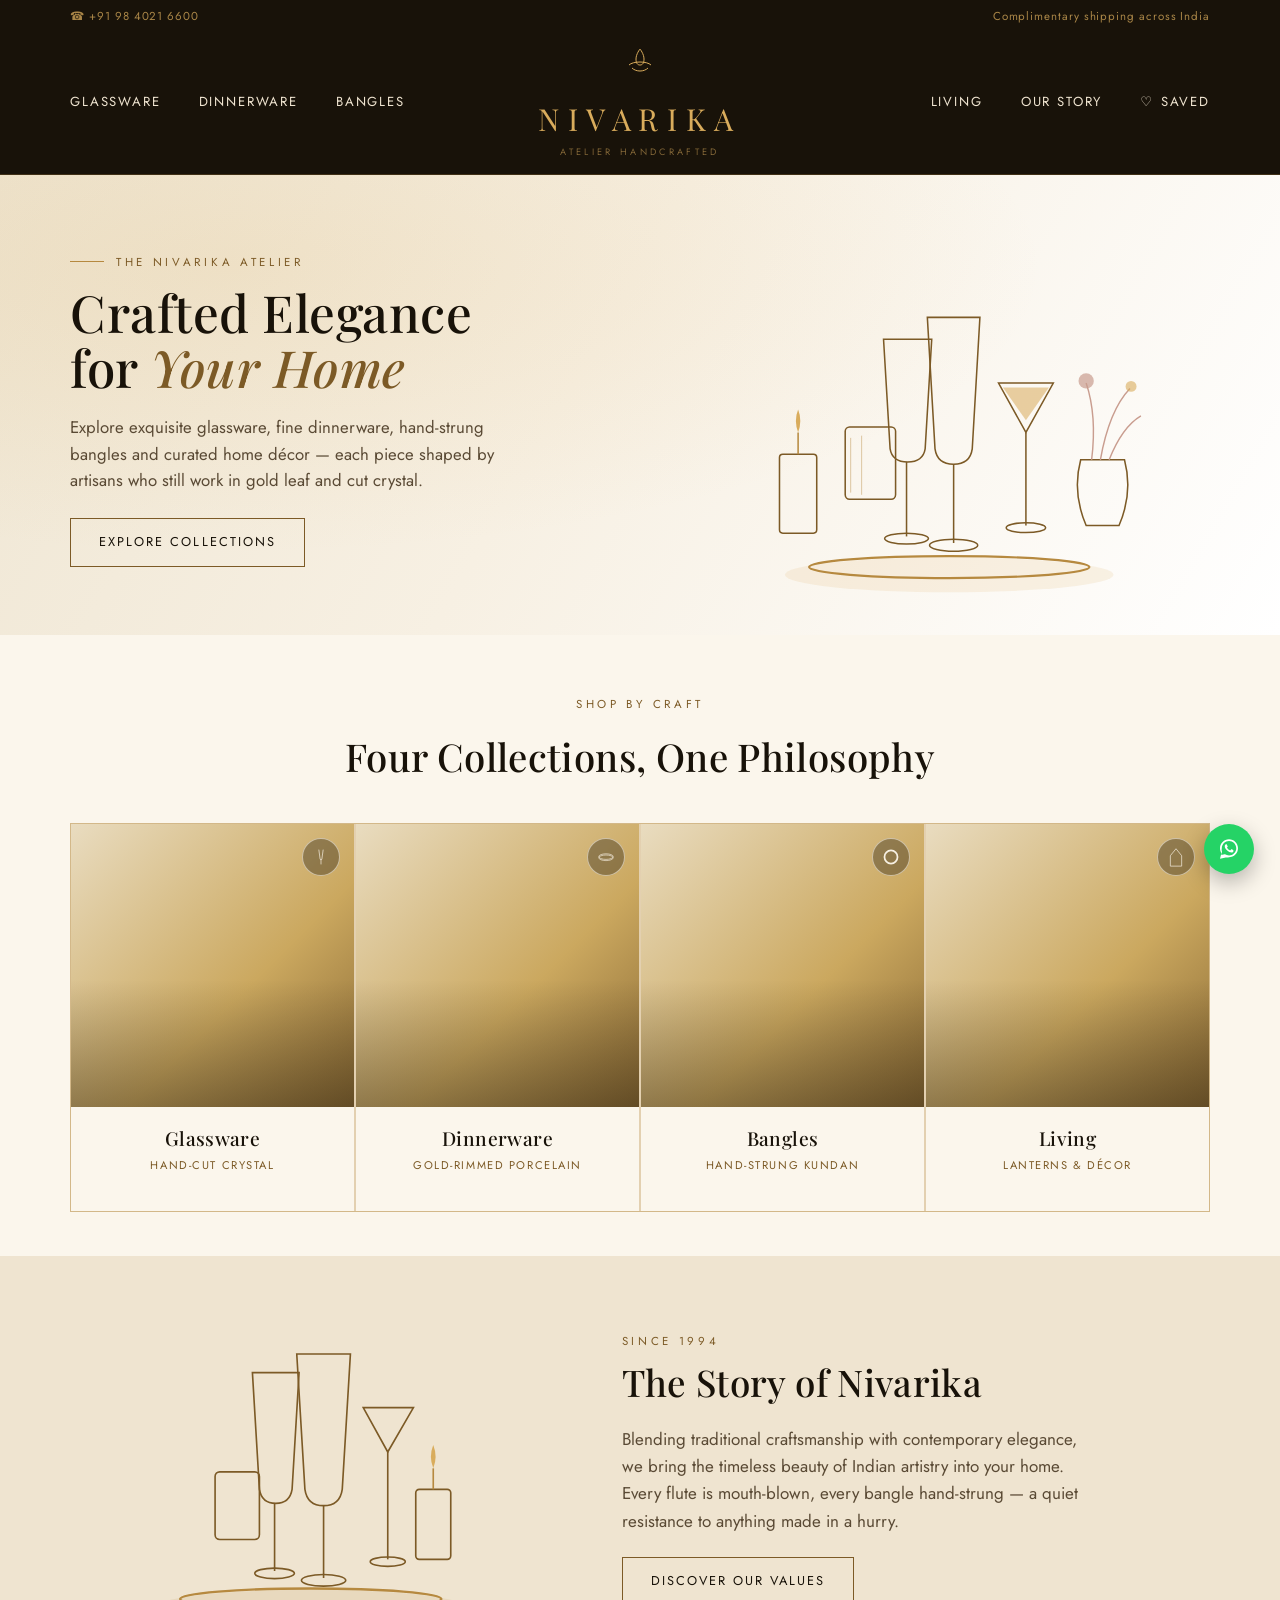
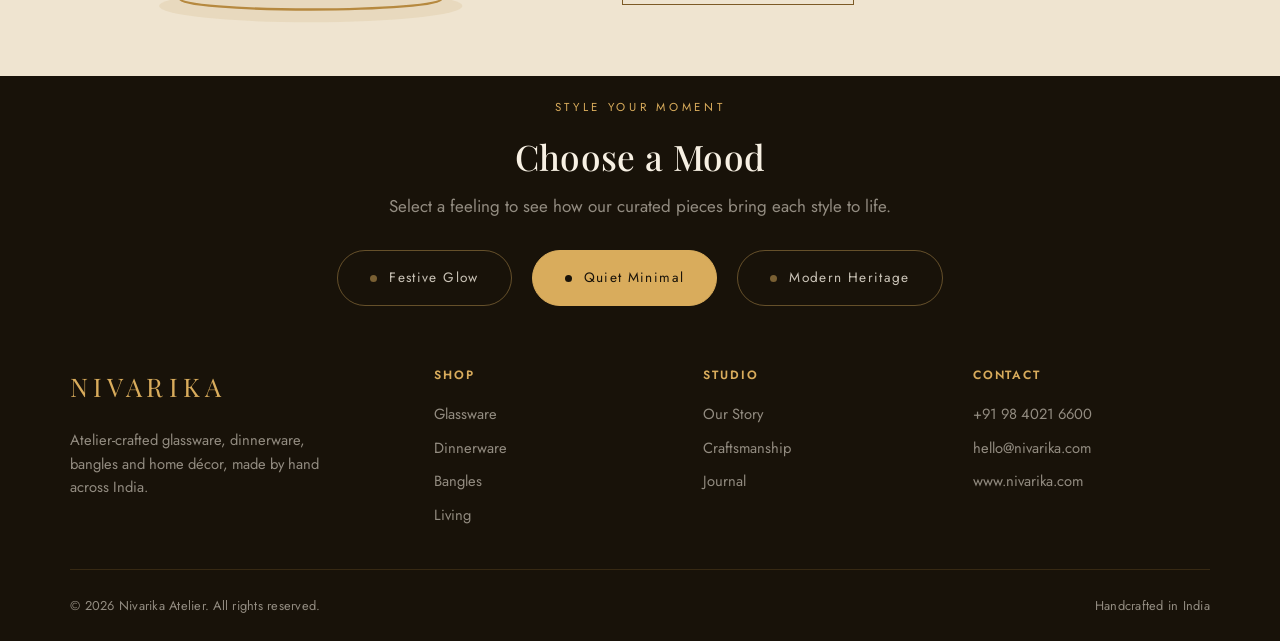
==== commit f40e6178: "Add files via upload" ====
--- a/index.html
+++ b/index.html
@@ -4,7 +4,6 @@
 <meta charset="UTF-8">
 <meta name="viewport" content="width=device-width, initial-scale=1.0">
 <title>Nivarika — Crafted Elegance for Your Home</title>
-<link rel="preconnect" href="https://fonts.googleapis.com">
 <link rel="stylesheet" href="media/css/fonts.css">
 <link rel="stylesheet" href="media/css/styles.css">
 </head>
@@ -41,6 +40,10 @@
     <nav class="navlinks right">
       <a href="living.html">Living</a>
       <a href="#story">Our Story</a>
+      <button type="button" class="nav-saved-btn" data-open-saved aria-label="View saved items">
+        <span class="nav-icon" aria-hidden="true">&#9825;<span class="nav-badge" data-saved-count hidden>0</span></span>
+        Saved
+      </button>
     </nav>
   </div>
 </header>
@@ -105,7 +108,7 @@
         </div>
         <div class="cat-body">
           <h3>Glassware</h3>
-          <div class="sub">Hand-cut Crystal &middot; View all styles &rarr;</div>
+          <div class="sub">Hand-cut Crystal</div>
         </div>
       </a>
 
@@ -118,7 +121,7 @@
         </div>
         <div class="cat-body">
           <h3>Dinnerware</h3>
-          <div class="sub">Gold-rimmed Porcelain &middot; View all styles &rarr;</div>
+          <div class="sub">Gold-rimmed Porcelain</div>
         </div>
       </a>
 
@@ -131,7 +134,7 @@
         </div>
         <div class="cat-body">
           <h3>Bangles</h3>
-          <div class="sub">Hand-strung Kundan &middot; View all styles &rarr;</div>
+          <div class="sub">Hand-strung Kundan</div>
         </div>
       </a>
 
@@ -144,7 +147,7 @@
         </div>
         <div class="cat-body">
           <h3>Living</h3>
-          <div class="sub">Lanterns &amp; Décor &middot; View all styles &rarr;</div>
+          <div class="sub">Lanterns &amp; Décor</div>
         </div>
       </a>
 
@@ -242,10 +245,11 @@
 <nav class="mobile-bottom-nav" aria-label="Quick navigation">
   <a href="#" aria-label="Home"><span aria-hidden="true">⌂</span>Home</a>
   <a href="#glassware" aria-label="Shop"><span aria-hidden="true">◇</span>Shop</a>
-  <a href="#story" aria-label="Our story"><span aria-hidden="true">✦</span>Story</a>
+  <button type="button" data-open-saved aria-label="Saved items"><span class="nav-icon" aria-hidden="true">&#9825;<span class="nav-badge" data-saved-count hidden>0</span></span>Saved</button>
   <a href="https://chat.whatsapp.com/YOUR_GROUP_INVITE_LINK" target="_blank" rel="noopener" aria-label="Chat on WhatsApp"><span aria-hidden="true">◌</span>Chat</a>
 </nav>
 
+<script src="media/js/saved.js"></script>
 <script>
   const menuButton = document.querySelector('.mobile-menu-toggle');
   const navigationLinks = document.querySelectorAll('.navlinks');
--- a/media/css/fonts.css
+++ b/media/css/fonts.css
@@ -1 +1,78 @@
-@import url('https://fonts.googleapis.com/css2?family=Cormorant+Garamond:ital,wght@0,400;0,500;0,600;1,400&family=Marcellus&family=EB+Garamond:ital@0;1&display=swap');
+/* ============================================================
+   Nivarika — typography
+   Self-hosted. Nothing here reaches out to fonts.googleapis.com
+   or fonts.gstatic.com; every face is served from media/fonts/.
+
+   Display : Playfair Display  — high-contrast didone serif for
+             headings, the wordmark and pull quotes.
+   Text/UI : Jost              — geometric sans (Futura lineage)
+             for body copy, prices, labels and navigation.
+
+   Both are variable fonts, so one file per subset covers the
+   whole weight range and keeps the page weight small.
+   ============================================================ */
+
+@font-face{
+  font-family:'Playfair Display';
+  font-style:normal;
+  font-weight:400 700;
+  font-display:swap;
+  src:url('../fonts/playfair-display-latin.woff2') format('woff2');
+  unicode-range:U+0000-00FF, U+0131, U+0152-0153, U+02BB-02BC, U+02C6, U+02DA, U+02DC, U+0304, U+0308, U+0329, U+2000-206F, U+20AC, U+2122, U+2191, U+2193, U+2212, U+2215, U+FEFF, U+FFFD;
+}
+@font-face{
+  font-family:'Playfair Display';
+  font-style:normal;
+  font-weight:400 700;
+  font-display:swap;
+  src:url('../fonts/playfair-display-latin-ext.woff2') format('woff2');
+  unicode-range:U+0100-02BA, U+02BD-02C5, U+02C7-02CC, U+02CE-02D7, U+02DD-02FF, U+0304, U+0308, U+0329, U+1D00-1DBF, U+1E00-1E9F, U+1EF2-1EFF, U+2020, U+20A0-20AB, U+20AD-20C0, U+2113, U+2C60-2C7F, U+A720-A7FF;
+}
+@font-face{
+  font-family:'Playfair Display';
+  font-style:italic;
+  font-weight:400 600;
+  font-display:swap;
+  src:url('../fonts/playfair-display-italic-latin.woff2') format('woff2');
+  unicode-range:U+0000-00FF, U+0131, U+0152-0153, U+02BB-02BC, U+02C6, U+02DA, U+02DC, U+0304, U+0308, U+0329, U+2000-206F, U+20AC, U+2122, U+2191, U+2193, U+2212, U+2215, U+FEFF, U+FFFD;
+}
+@font-face{
+  font-family:'Playfair Display';
+  font-style:italic;
+  font-weight:400 600;
+  font-display:swap;
+  src:url('../fonts/playfair-display-italic-latin-ext.woff2') format('woff2');
+  unicode-range:U+0100-02BA, U+02BD-02C5, U+02C7-02CC, U+02CE-02D7, U+02DD-02FF, U+0304, U+0308, U+0329, U+1D00-1DBF, U+1E00-1E9F, U+1EF2-1EFF, U+2020, U+20A0-20AB, U+20AD-20C0, U+2113, U+2C60-2C7F, U+A720-A7FF;
+}
+
+@font-face{
+  font-family:'Jost';
+  font-style:normal;
+  font-weight:300 600;
+  font-display:swap;
+  src:url('../fonts/jost-latin.woff2') format('woff2');
+  unicode-range:U+0000-00FF, U+0131, U+0152-0153, U+02BB-02BC, U+02C6, U+02DA, U+02DC, U+0304, U+0308, U+0329, U+2000-206F, U+20AC, U+2122, U+2191, U+2193, U+2212, U+2215, U+FEFF, U+FFFD;
+}
+@font-face{
+  font-family:'Jost';
+  font-style:normal;
+  font-weight:300 600;
+  font-display:swap;
+  src:url('../fonts/jost-latin-ext.woff2') format('woff2');
+  unicode-range:U+0100-02BA, U+02BD-02C5, U+02C7-02CC, U+02CE-02D7, U+02DD-02FF, U+0304, U+0308, U+0329, U+1D00-1DBF, U+1E00-1E9F, U+1EF2-1EFF, U+2020, U+20A0-20AB, U+20AD-20C0, U+2113, U+2C60-2C7F, U+A720-A7FF;
+}
+
+/* ------------------------------------------------------------
+   Font tokens. Every stylesheet in the project references these
+   rather than naming a family directly, so swapping the type
+   for the whole site is a one-file change.
+
+   The fallbacks end in a Devanagari-capable face so the rupee
+   sign renders even if a subset happens to omit it — browsers
+   fall back per glyph, not per element.
+   ------------------------------------------------------------ */
+:root{
+  --font-display:'Playfair Display', 'Iowan Old Style', 'Palatino Linotype', Georgia, 'Nirmala UI', serif;
+  --font-body:'Jost', 'Avenir Next', 'Segoe UI', system-ui, -apple-system, 'Nirmala UI', sans-serif;
+  --font-label:'Jost', 'Avenir Next', 'Segoe UI', system-ui, -apple-system, 'Nirmala UI', sans-serif;
+}
--- a/media/css/styles.css
+++ b/media/css/styles.css
@@ -9,25 +9,27 @@
     --gold-deep:#7c5a26;
     --rose:#c99d8f;
     --line: rgba(182,137,63,0.35);
+    --wa:#25D366;
+    --wa-dark:#1ea952;
   }
   *{box-sizing:border-box; margin:0; padding:0;}
   html{scroll-behavior:smooth;}
   body{
     background:var(--parchment);
     color:var(--ink);
-    font-family:'EB Garamond', serif;
+    font-family:var(--font-body);
     font-size:17px;
     line-height:1.6;
     overflow-x:hidden;
   }
   h1,h2,h3, .display{
-    font-family:'Cormorant Garamond', serif;
+    font-family:var(--font-display);
     font-weight:500;
     color:var(--ink);
     letter-spacing:0.01em;
   }
   .eyebrow{
-    font-family:'Marcellus', serif;
+    font-family:var(--font-label);
     font-size:0.72rem;
     letter-spacing:0.32em;
     text-transform:uppercase;
@@ -41,7 +43,7 @@
   .topbar{
     background:var(--ink);
     color:var(--gold-bright);
-    font-family:'Marcellus', serif;
+    font-family:var(--font-label);
     font-size:0.72rem;
     letter-spacing:0.08em;
   }
@@ -67,7 +69,7 @@
   }
   .navlinks{
     display:flex; gap:38px;
-    font-family:'Marcellus', serif;
+    font-family:var(--font-label);
     font-size:0.82rem;
     letter-spacing:0.14em;
     text-transform:uppercase;
@@ -83,17 +85,43 @@
   .navlinks.right{justify-content:flex-end;}
   .mobile-menu-toggle{display:none;}
 
+  /* saved-items trigger, shared shape for the desktop header and mobile bottom nav */
+  .nav-icon{position:relative; display:inline-flex;}
+  .nav-badge{
+    position:absolute; top:-7px; right:-11px;
+    min-width:16px; height:16px; padding:0 4px;
+    border-radius:20px;
+    background:var(--gold-bright);
+    color:var(--ink);
+    font-family:var(--font-label);
+    font-size:0.56rem;
+    line-height:16px;
+    text-align:center;
+  }
+  .nav-saved-btn{
+    display:inline-flex; align-items:center; gap:7px;
+    padding:0 0 4px; margin:0; border:0; background:none;
+    font:inherit; letter-spacing:inherit; text-transform:inherit; color:var(--cream-2);
+    cursor:pointer; position:relative;
+  }
+  .nav-saved-btn::after{
+    content:""; position:absolute; left:0; bottom:0; height:1px; width:0;
+    background:var(--gold-bright); transition:width .3s;
+  }
+  .nav-saved-btn:hover{color:var(--gold-bright);}
+  .nav-saved-btn:hover::after{width:100%;}
+
   .brandmark{text-align:center;}
   .brandmark a{display:block;}
   .brandmark svg{margin:0 auto 6px;}
   .brandmark .name{
-    font-family:'Cormorant Garamond', serif;
+    font-family:var(--font-display);
     font-size:1.9rem;
     letter-spacing:0.28em;
     color:var(--gold-bright);
   }
   .brandmark .tagline{
-    font-family:'Marcellus', serif;
+    font-family:var(--font-label);
     font-size:0.58rem;
     letter-spacing:0.36em;
     color:rgba(217,172,92,0.55);
@@ -101,13 +129,17 @@
     margin-top:2px;
   }
 
-  /* ---------- hero ---------- */
+  /* ---------- breadcrumb (collection pages) ---------- */
+  .crumb{padding:14px 0; font-family:var(--font-label); font-size:0.75rem; letter-spacing:0.06em; color:var(--gold-deep);}
+  .crumb a{color:var(--gold-deep); border-bottom:1px solid transparent;}
+  .crumb a:hover{border-color:var(--gold-deep);}
+
+  /* ---------- hero (home) ---------- */
   .hero{
     position:relative;
     background:
       radial-gradient(ellipse at 18% 20%, rgba(217,172,92,0.16), transparent 55%),
       linear-gradient(120deg, #efe6d3 0%, #f7f0e3 45%, #ffffff 100%);
-    /*padding:56px 0 64px;*/
     overflow:hidden;
   }
   .hero .wrap{
@@ -135,7 +167,7 @@
   }
   .btn{
     display:inline-flex; align-items:center; gap:12px;
-    font-family:'Marcellus', serif;
+    font-family:var(--font-label);
     font-size:0.8rem;
     letter-spacing:0.16em;
     text-transform:uppercase;
@@ -150,7 +182,46 @@
   .btn.dark{border-color:var(--gold-bright); color:var(--gold-bright);}
   .btn.dark:hover{background:var(--gold-bright); color:var(--ink);}
 
-  /* ---------- categories ---------- */
+  /* ---------- page hero (collection pages) ---------- */
+  .page-hero{
+    padding:20px 0 36px;
+    text-align:center;
+    background:radial-gradient(ellipse at 50% 0%, rgba(217,172,92,0.14), transparent 60%);
+  }
+  .page-hero h1{font-size:2.6rem; margin:10px 0 12px;}
+  .page-hero p{max-width:520px; margin:0 auto; color:#5a4a35;}
+
+  /* ---------- whatsapp CTA banner (collection pages) ---------- */
+  .wa-banner{
+    background:linear-gradient(120deg, var(--ink) 0%, #241a10 100%);
+    color:var(--cream);
+    border-radius:14px;
+    padding:22px 28px;
+    display:flex;
+    align-items:center;
+    justify-content:space-between;
+    gap:24px;
+    margin:0 0 36px;
+    flex-wrap:wrap;
+  }
+  .wa-banner .text h3{color:var(--cream); font-size:1.3rem; margin-bottom:4px;}
+  .wa-banner .text p{color:rgba(247,240,227,0.6); font-size:0.95rem;}
+  .wa-btn{
+    display:inline-flex; align-items:center; gap:8px;
+    background:var(--wa);
+    color:#fff;
+    font-family:var(--font-label);
+    font-size:0.72rem;
+    letter-spacing:0.04em;
+    padding:11px 18px;
+    border-radius:30px;
+    white-space:nowrap;
+    transition:background .3s ease, transform .3s ease;
+  }
+  .wa-btn:hover{background:var(--wa-dark); transform:translateY(-2px);}
+  .wa-btn svg{width:17px; height:17px; fill:#fff;}
+
+  /* ---------- categories (home) ---------- */
   .categories{padding:60px 0 44px; background:var(--parchment);}
   .sec-head{text-align:center; margin-bottom:36px;}
   .sec-head .eyebrow{display:block; margin-bottom:12px;}
@@ -183,14 +254,20 @@
     z-index:100;
     width:50px; height:50px;
     border-radius:50%;
-    background:#25D366;
+    background:var(--wa);
     display:flex; align-items:center; justify-content:center;
     box-shadow:0 8px 22px rgba(0,0,0,0.28);
     transition:transform .3s ease;
   }
   .wa-float:hover{transform:scale(1.08);}
   .wa-float svg{width:24px; height:24px;}
+
   .mobile-bottom-nav{display:none;}
+  .mobile-bottom-nav a,
+  .mobile-bottom-nav button{
+    background:none; border:0; font:inherit; margin:0; cursor:pointer;
+    -webkit-tap-highlight-color:transparent;
+  }
 
   .cat-media{
     position:relative;
@@ -200,12 +277,17 @@
     overflow:hidden;
     background:linear-gradient(135deg, #e9dcc0, #cba85f 60%, #8a6a34);
   }
-  .cat-media img{
+  .cat-media img,
+  .prod-media img{
     width:100%; height:100%; object-fit:cover;
     object-position:center;
     display:block;
-    transition:transform .6s ease;
-  }
+    transition:transform .6s ease, opacity .5s ease;
+  }
+  /* progressive fade-in; the class is only ever added by JS, so images
+     stay visible by default if a script fails to run */
+  .fade-in{opacity:0;}
+  .fade-in.is-loaded{opacity:1;}
   .cat-card:hover .cat-media img{transform:scale(1.06);}
   .cat-media::after{
     content:"";
@@ -218,7 +300,7 @@
     position:absolute; top:14px; left:14px; z-index:2;
     background:var(--ink);
     color:var(--gold-bright);
-    font-family:'Marcellus', serif;
+    font-family:var(--font-label);
     font-size:0.65rem;
     letter-spacing:0.08em;
     text-transform:uppercase;
@@ -241,34 +323,33 @@
   .cat-body{padding:16px 20px 20px; flex:1; display:flex; flex-direction:column;}
   .cat-card h3{font-size:1.2rem; margin-bottom:3px; letter-spacing:0.02em;}
   .cat-card .sub{
-    font-family:'Marcellus', serif;
+    font-family:var(--font-label);
     font-size:0.7rem;
     letter-spacing:0.14em;
     text-transform:uppercase;
     color:var(--gold-deep);
     margin-bottom:16px;
   }
-  .price-row{
+  .cat-card .price-row{
     margin-top:auto;
     display:flex; align-items:baseline; justify-content:center; gap:10px;
-    font-family:'Marcellus', serif;
-  }
-  .price-now{font-size:1.05rem; color:var(--ink);}
-  .price-was{
+    font-family:var(--font-label);
+  }
+  .cat-card .price-now{font-size:1.05rem; color:var(--ink);}
+  .cat-card .price-was{
     font-size:0.85rem;
     color:#8a7a63;
     text-decoration:line-through;
     text-decoration-color:#b6893f;
   }
-  .price-off{
+  .cat-card .price-off{
     font-size:0.7rem;
     color:#a8482f;
     letter-spacing:0.04em;
   }
 
-  /* ---------- story ---------- */
+  /* ---------- story (home) ---------- */
   .story{padding:0px 0; background:var(--cream-2); position:relative;}
-  /* .story{padding:64px 0; background:var(--cream-2); position:relative;} */
   .story .wrap{
     display:grid;
     grid-template-columns:0.9fr 1.1fr;
@@ -282,7 +363,7 @@
     display:flex; align-items:center; justify-content:center;
   }
 
-  /* ---------- mood section ---------- */
+  /* ---------- mood section (home) ---------- */
   .mood{
     background:var(--ink);
     color:var(--cream);
@@ -294,7 +375,7 @@
   .mood p{color:rgba(247,240,227,0.55); margin-bottom:30px;}
   .mood-pills{display:flex; justify-content:center; gap:20px; flex-wrap:wrap;}
   .pill{
-    font-family:'Marcellus', serif;
+    font-family:var(--font-label);
     font-size:0.85rem;
     letter-spacing:0.1em;
     padding:16px 32px;
@@ -312,19 +393,131 @@
   }
   .pill:hover .dot, .pill.active .dot{background:var(--ink); opacity:1;}
 
+  /* ---------- products (collection pages) ---------- */
+  .products{padding:0 0 60px;}
+  .filter-row{display:flex; justify-content:center; gap:10px; margin-bottom:28px; flex-wrap:wrap;}
+  .filter-pill{
+    font-family:var(--font-label); font-size:0.75rem; letter-spacing:0.08em;
+    text-transform:uppercase; padding:8px 18px; border:1px solid var(--line);
+    border-radius:30px; cursor:pointer; transition:all .3s ease; background:transparent;
+    color:var(--ink);
+  }
+  .filter-pill.active, .filter-pill:hover{background:var(--ink); color:var(--gold-bright); border-color:var(--ink);}
+
+  .prod-grid{
+    display:grid;
+    grid-template-columns:repeat(3, 1fr);
+    gap:22px;
+  }
+  .prod-card{
+    background:#fff;
+    border:1px solid var(--line);
+    overflow:hidden;
+    transition:transform .35s ease, box-shadow .35s ease;
+  }
+  .prod-card:hover{transform:translateY(-6px); box-shadow:0 18px 34px rgba(24,18,9,0.12);}
+  .prod-card.is-highlighted{animation:nivarika-highlight 1.8s ease;}
+  @keyframes nivarika-highlight{
+    0%{box-shadow:0 0 0 3px var(--gold-bright);}
+    70%{box-shadow:0 0 0 3px var(--gold-bright);}
+    100%{box-shadow:0 0 0 0 rgba(217,172,92,0);}
+  }
+  .prod-media{position:relative; aspect-ratio:1/1; overflow:hidden; background:linear-gradient(135deg,#e9dcc0,#cba85f 60%,#8a6a34);}
+  .prod-card:hover .prod-media img{transform:scale(1.07);}
+  .prod-badge{
+    position:absolute; top:12px; left:12px; background:var(--ink); color:var(--gold-bright);
+    font-family:var(--font-label); font-size:0.62rem; letter-spacing:0.08em; text-transform:uppercase;
+    padding:6px 11px; border:1px solid rgba(217,172,92,0.5);
+  }
+  .prod-body{padding:14px 16px 18px; display:flex; justify-content:space-between; align-items:flex-end; gap:12px;}
+  .prod-info{flex:1;}
+  .prod-body h3{font-size:1.12rem; margin-bottom:3px;}
+  .prod-body .sub{font-family:var(--font-label); font-size:0.68rem; letter-spacing:0.1em; text-transform:uppercase; color:var(--gold-deep); margin-bottom:14px;}
+  .prod-card .price-row{display:flex; align-items:baseline; gap:8px; flex-wrap:wrap; font-family:var(--font-label);}
+  .prod-card .price-now{font-size:1.02rem; font-weight:600;}
+  .prod-card .price-was{font-size:0.8rem; color:#8a7a63; text-decoration:line-through; text-decoration-color:var(--gold);}
+  .prod-card .price-off{font-size:0.64rem; color:#a8482f; width:100%;}
+  .enquire-btn{
+    flex-shrink:0;
+    width:42px; height:42px;
+    border-radius:50%;
+    display:flex; align-items:center; justify-content:center;
+    background:var(--wa);
+    transition:all .3s ease;
+  }
+  .enquire-btn:hover{background:var(--wa-dark); transform:scale(1.08);}
+  .enquire-btn svg{width:20px; height:20px; fill:#fff;}
+
+  /* ---------- saved-items drawer (all pages) ---------- */
+  .saved-drawer{
+    position:fixed; inset:0; z-index:220;
+    display:none;
+    align-items:flex-end;
+    background:rgba(24,18,9,0.62);
+    backdrop-filter:blur(5px);
+  }
+  .saved-drawer.is-open{display:flex;}
+  .saved-drawer-sheet{
+    width:100%; max-width:480px; margin:0 auto;
+    max-height:82vh;
+    display:flex; flex-direction:column;
+    background:var(--parchment);
+    border-radius:20px 20px 0 0;
+    box-shadow:0 -14px 40px rgba(0,0,0,0.25);
+    animation:saved-drawer-up .24s ease-out;
+  }
+  @keyframes saved-drawer-up{from{transform:translateY(100%)}to{transform:translateY(0)}}
+  .saved-drawer-head{
+    display:flex; align-items:center; justify-content:space-between;
+    padding:20px 22px 14px;
+    border-bottom:1px solid var(--line);
+  }
+  .saved-drawer-head h2{font-size:1.4rem;}
+  .saved-drawer-close{
+    width:34px; height:34px; flex:0 0 auto;
+    border:1px solid var(--line); border-radius:50%;
+    background:transparent; color:var(--ink);
+    font-size:1.3rem; line-height:1; cursor:pointer;
+  }
+  .saved-drawer-body{overflow-y:auto; padding:10px 22px calc(22px + env(safe-area-inset-bottom));}
+  .saved-empty{padding:40px 4px; text-align:center; color:#5a4a35;}
+  .saved-empty h3{font-size:1.15rem; margin-bottom:6px; color:var(--ink);}
+  .saved-empty p{font-size:0.9rem; max-width:320px; margin:0 auto;}
+  .saved-item{display:flex; align-items:center; gap:14px; padding:12px 0; border-bottom:1px solid var(--line);}
+  .saved-item:last-child{border-bottom:0;}
+  .saved-item-link{display:flex; align-items:center; gap:14px; flex:1; min-width:0;}
+  .saved-item-link img{width:60px; height:60px; border-radius:10px; object-fit:cover; flex:0 0 auto; background:var(--cream-2);}
+  .saved-item-info{min-width:0;}
+  .saved-item-info h3{font-size:1rem; margin-bottom:2px; overflow:hidden; text-overflow:ellipsis; white-space:nowrap;}
+  .saved-item-info .tag{font-family:var(--font-label); font-size:0.62rem; letter-spacing:0.1em; text-transform:uppercase; color:var(--gold-deep); margin-bottom:3px;}
+  .saved-item-info .price{font-family:var(--font-label); font-size:0.85rem; color:var(--ink);}
+  .saved-item-remove{
+    flex:0 0 auto; width:32px; height:32px; border-radius:50%;
+    border:0; background:transparent; color:#8a7a63;
+    font-size:1.3rem; line-height:1; cursor:pointer;
+    transition:background .2s ease, color .2s ease;
+  }
+  .saved-item-remove:hover{background:var(--cream-2); color:#a8482f;}
+  @media(min-width:561px){
+    .saved-drawer{align-items:center; padding:28px;}
+    .saved-drawer-sheet{border-radius:18px; max-height:78vh;}
+  }
+
   /* ---------- footer ---------- */
   footer{background:var(--ink); color:rgba(247,240,227,0.55); padding:44px 0 24px;}
   .foot-top{
     display:grid; grid-template-columns:1.4fr 1fr 1fr 1fr; gap:32px;
     padding-bottom:32px; border-bottom:1px solid rgba(182,137,63,0.2);
   }
+  .foot-logo{display:flex; align-items:center; gap:10px; margin-bottom:14px;}
+  .foot-brand{display:flex; flex-direction:column; gap:8px;}
   .foot-brand .name{
-    font-family:'Cormorant Garamond', serif; color:var(--gold-bright);
+    font-family:var(--font-display); color:var(--gold-bright);
     font-size:1.6rem; letter-spacing:0.2em; margin-bottom:14px;
   }
   .foot-brand p{max-width:280px; font-size:0.92rem;}
   footer h4{
-    font-family:'Marcellus', serif; font-size:0.75rem; letter-spacing:0.16em;
+    font-family:var(--font-label); font-size:0.75rem; letter-spacing:0.16em;
     text-transform:uppercase; color:var(--gold-bright); margin-bottom:18px;
   }
   footer ul{list-style:none;}
@@ -371,6 +564,7 @@
     .navlinks:not(.right){grid-row:2; padding-top:18px;}
     .navlinks.right{grid-row:3; padding-top:8px; padding-bottom:6px;}
     .navlinks.right{justify-content:center;}
+    .navlinks a{padding:8px 4px;}
     .hero .wrap{grid-template-columns:1fr; text-align:center;}
     .hero-copy p.lede{margin-left:auto; margin-right:auto;}
     .hero-art{order:-1; height:340px;}
@@ -381,9 +575,13 @@
     .story p{margin-left:auto; margin-right:auto;}
     .foot-top{grid-template-columns:1fr 1fr; gap:32px;}
   }
+  @media(max-width:900px){
+    .prod-grid{grid-template-columns:repeat(2,1fr);}
+    .wa-banner{flex-direction:column; text-align:center;}
+  }
   @media(max-width:560px){
     body{padding-bottom:calc(78px + env(safe-area-inset-bottom));}
-    .wrap{padding:0 22px;}
+    .wrap{padding:0 16px;}
     .navrow{padding:12px 22px;}
     .navlinks.is-open{
       margin-top:10px;
@@ -395,10 +593,11 @@
     .hero-copy h1{font-size:2.5rem;}
     .categories{padding:48px 0 34px;}
     .sec-head{margin-bottom:24px;}
+    /* two collections per row, in cards rather than one flat grid */
     .cat-grid{
       display:grid;
-      grid-template-columns:1fr;
-      gap:16px;
+      grid-template-columns:repeat(2, 1fr);
+      gap:12px;
       margin:0;
       padding:0;
       border:0;
@@ -406,26 +605,34 @@
     }
     .cat-card{
       border:1px solid var(--line);
-      box-shadow:0 10px 24px rgba(24,18,9,0.08);
+      border-radius:14px;
+      overflow:hidden;
+      box-shadow:0 8px 20px rgba(24,18,9,0.07);
       transition:transform .2s ease, background .35s ease;
     }
     .cat-card:active{transform:scale(0.985);}
-    .cat-media{aspect-ratio:3/2;}
-    .cat-body{padding:18px 20px 22px;}
+    .cat-media{aspect-ratio:4/5;}
+    .cat-body{padding:12px 12px 16px;}
+    .cat-card h3{font-size:1rem;}
+    .cat-card .sub{font-size:0.56rem; letter-spacing:0.08em; margin-bottom:0;}
+    .icon-frame{width:32px; height:32px; top:10px; right:10px;}
+    .icon-frame svg{width:17px; height:17px;}
     .mood{padding:28px 0;}
     .mood-pills{
       justify-content:flex-start;
       flex-wrap:nowrap;
       overflow-x:auto;
-      margin:0 -22px;
-      padding:0 22px 8px;
+      /* bleeds to the screen edge — must match .wrap's gutter */
+      margin:0 -16px;
+      padding:0 16px 8px;
       -webkit-overflow-scrolling:touch;
       scrollbar-width:none;
     }
     .mood-pills::-webkit-scrollbar{display:none;}
     .pill{flex:0 0 auto; padding:13px 20px; font-size:0.72rem;}
+    .page-hero h1{font-size:2.2rem;}
     .foot-top{grid-template-columns:1fr;}
-    .topbar .wrap{font-size:0.62rem; padding:8px 22px;}
+    .topbar .wrap{font-size:0.62rem; padding:8px 16px;}
     .wa-float{right:18px; bottom:calc(90px + env(safe-area-inset-bottom)); width:46px; height:46px;}
     .mobile-bottom-nav{
       position:fixed;
@@ -442,20 +649,35 @@
       box-shadow:0 -8px 24px rgba(24,18,9,0.18);
       backdrop-filter:blur(12px);
     }
-    .mobile-bottom-nav a{
+    .mobile-bottom-nav a,
+    .mobile-bottom-nav button{
       display:flex;
       min-height:48px;
       flex-direction:column;
       align-items:center;
       justify-content:center;
       gap:2px;
+      position:relative;
       color:rgba(247,240,227,0.72);
-      font-family:'Marcellus', serif;
+      font-family:var(--font-label);
       font-size:0.58rem;
       letter-spacing:0.08em;
       text-transform:uppercase;
     }
     .mobile-bottom-nav a:active,
-    .mobile-bottom-nav a:hover{color:var(--gold-bright);}
+    .mobile-bottom-nav a:hover,
+    .mobile-bottom-nav button:active,
+    .mobile-bottom-nav button:hover{color:var(--gold-bright);}
     .mobile-bottom-nav span{font-size:1.3rem; line-height:1; color:var(--gold-bright);}
-  }
+    .mobile-bottom-nav .nav-badge{top:-4px; right:-10px;}
+  }
+
+  /* respect a system-level request for less motion */
+  @media (prefers-reduced-motion: reduce){
+    *, *::before, *::after{
+      animation-duration:0.001ms !important;
+      animation-iteration-count:1 !important;
+      transition-duration:0.001ms !important;
+      scroll-behavior:auto !important;
+    }
+  }
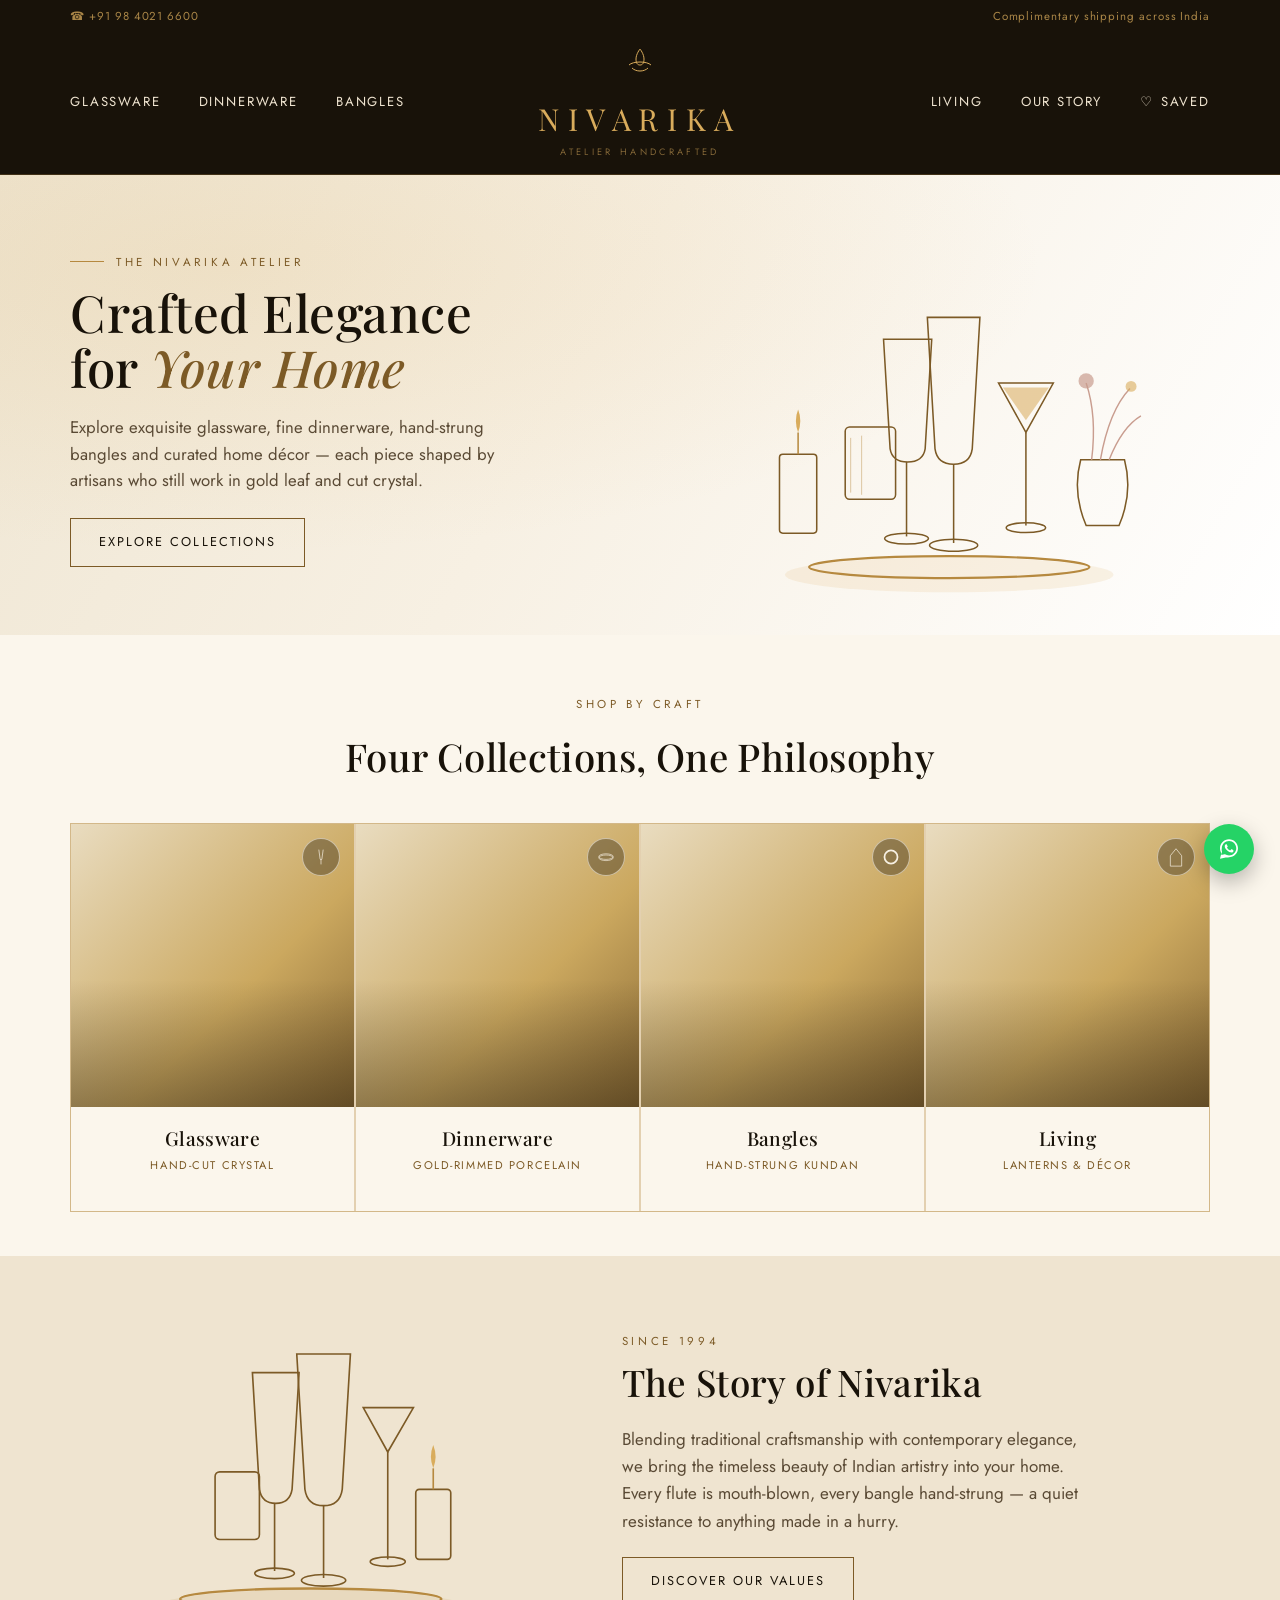
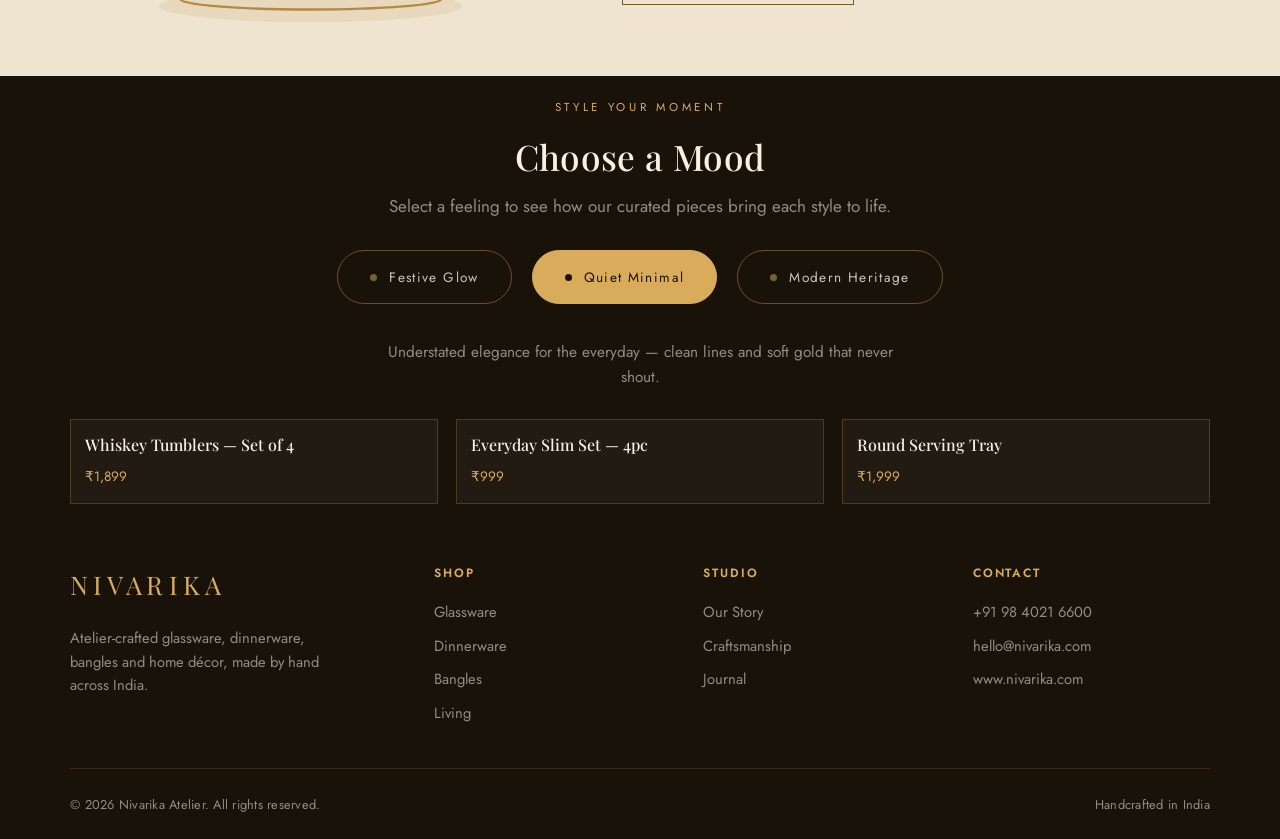
==== commit 22c13679: "Add files via upload" ====
--- a/index.html
+++ b/index.html
@@ -191,9 +191,13 @@
     <h2>Choose a Mood</h2>
     <p>Select a feeling to see how our curated pieces bring each style to life.</p>
     <div class="mood-pills">
-      <div class="pill" onclick="setMood(this)"><span class="dot"></span>Festive Glow</div>
-      <div class="pill active" onclick="setMood(this)"><span class="dot"></span>Quiet Minimal</div>
-      <div class="pill" onclick="setMood(this)"><span class="dot"></span>Modern Heritage</div>
+      <button type="button" class="pill" data-mood="festive" aria-pressed="false" onclick="setMood(this)"><span class="dot"></span>Festive Glow</button>
+      <button type="button" class="pill active" data-mood="minimal" aria-pressed="true" onclick="setMood(this)"><span class="dot"></span>Quiet Minimal</button>
+      <button type="button" class="pill" data-mood="heritage" aria-pressed="false" onclick="setMood(this)"><span class="dot"></span>Modern Heritage</button>
+    </div>
+    <div class="mood-picks">
+      <p class="mood-caption" id="moodCaption"></p>
+      <div class="mood-pick-grid" id="moodPickGrid"></div>
     </div>
   </div>
 </section>
@@ -267,10 +271,66 @@
     navigationLinks.forEach(item => item.classList.remove('is-open'));
   }));
 
+  const MOODS = {
+    festive: {
+      caption: 'Bold gold, warm candlelight and a table set to celebrate — the pieces we reach for at weddings, Diwali, and big family nights in.',
+      picks: [
+        { page:'glassware', slug:'champagne-flute-set-of-6', title:'Champagne Flute — Set of 6', price:'₹2,399', image:'https://images.unsplash.com/photo-1470337458703-46ad1756a187?w=500&q=80&auto=format&fit=crop' },
+        { page:'bangles', slug:'kundan-stack-set-of-6', title:'Kundan Stack — Set of 6', price:'₹1,749', image:'https://images.unsplash.com/photo-1611591437281-460bfbe1220a?w=500&q=80&auto=format&fit=crop' },
+        { page:'living', slug:'taper-candle-holders-set-of-3', title:'Taper Candle Holders — Set of 3', price:'₹1,499', image:'https://images.unsplash.com/photo-1589669590415-92f731d6d892?w=500&q=80&auto=format&fit=crop' }
+      ]
+    },
+    minimal: {
+      caption: 'Understated elegance for the everyday — clean lines and soft gold that never shout.',
+      picks: [
+        { page:'glassware', slug:'whiskey-tumblers-set-of-4', title:'Whiskey Tumblers — Set of 4', price:'₹1,899', image:'https://images.unsplash.com/photo-1470337458703-46ad1756a187?w=500&q=80&auto=format&fit=crop' },
+        { page:'bangles', slug:'everyday-slim-set-4pc', title:'Everyday Slim Set — 4pc', price:'₹999', image:'https://images.unsplash.com/photo-1611591437281-460bfbe1220a?w=500&q=80&auto=format&fit=crop' },
+        { page:'living', slug:'round-serving-tray', title:'Round Serving Tray', price:'₹1,999', image:'https://images.unsplash.com/photo-1589669590415-92f731d6d892?w=500&q=80&auto=format&fit=crop' }
+      ]
+    },
+    heritage: {
+      caption: 'Traditional craft, contemporary silhouette — where temple motifs meet a modern table.',
+      picks: [
+        { page:'glassware', slug:'martini-coupe-set', title:'Martini & Coupe Set', price:'₹2,799', image:'https://images.unsplash.com/photo-1470337458703-46ad1756a187?w=500&q=80&auto=format&fit=crop' },
+        { page:'bangles', slug:'temple-gold-pair', title:'Temple Gold Pair', price:'₹2,199', image:'https://images.unsplash.com/photo-1611652022419-a9419f74343d?w=500&q=80&auto=format&fit=crop' },
+        { page:'living', slug:'hammered-gold-vase', title:'Hammered Gold Vase', price:'₹2,299', image:'https://images.unsplash.com/photo-1589669590415-92f731d6d892?w=500&q=80&auto=format&fit=crop' }
+      ]
+    }
+  };
+
+  const moodCaption = document.getElementById('moodCaption');
+  const moodPickGrid = document.getElementById('moodPickGrid');
+
+  function renderMood(key){
+    const data = MOODS[key];
+    moodCaption.style.opacity = 0;
+    moodPickGrid.style.opacity = 0;
+    setTimeout(() => {
+      moodCaption.textContent = data.caption;
+      moodPickGrid.innerHTML = data.picks.map(pick => `
+        <a class="mood-pick" href="${pick.page}.html#${pick.slug}">
+          <img src="${pick.image}" alt="${pick.title}" loading="lazy" onerror="this.style.display='none'">
+          <div class="mood-pick-info">
+            <h4>${pick.title}</h4>
+            <span>${pick.price}</span>
+          </div>
+        </a>`).join('');
+      moodCaption.style.opacity = 1;
+      moodPickGrid.style.opacity = 1;
+    }, 160);
+  }
+
   function setMood(el){
-    document.querySelectorAll('.pill').forEach(p=>p.classList.remove('active'));
+    document.querySelectorAll('.pill').forEach(p => {
+      p.classList.remove('active');
+      p.setAttribute('aria-pressed', 'false');
+    });
     el.classList.add('active');
+    el.setAttribute('aria-pressed', 'true');
+    renderMood(el.dataset.mood);
   }
+
+  renderMood('minimal');
 </script>
 
 </body>
--- a/media/css/styles.css
+++ b/media/css/styles.css
@@ -392,6 +392,35 @@
     background:var(--gold-bright); color:var(--ink); border-color:var(--gold-bright);
   }
   .pill:hover .dot, .pill.active .dot{background:var(--ink); opacity:1;}
+  .pill:focus-visible{outline:2px solid var(--gold-bright); outline-offset:3px;}
+
+  .mood-picks{margin-top:36px;}
+  .mood-caption{
+    max-width:520px; margin:0 auto 26px;
+    color:rgba(247,240,227,0.72);
+    font-size:0.96rem;
+    transition:opacity .18s ease;
+  }
+  .mood-pick-grid{
+    display:grid;
+    grid-template-columns:repeat(3, 1fr);
+    gap:18px;
+    text-align:left;
+    transition:opacity .18s ease;
+  }
+  .mood-pick{
+    display:flex; flex-direction:column;
+    background:rgba(247,240,227,0.04);
+    border:1px solid rgba(217,172,92,0.22);
+    overflow:hidden;
+    transition:transform .3s ease, border-color .3s ease, background .3s ease;
+  }
+  .mood-pick:hover{transform:translateY(-4px); border-color:rgba(217,172,92,0.5); background:rgba(247,240,227,0.07);}
+  .mood-pick:focus-visible{outline:2px solid var(--gold-bright); outline-offset:2px;}
+  .mood-pick img{width:100%; aspect-ratio:1/1; object-fit:cover;}
+  .mood-pick-info{padding:12px 14px 14px;}
+  .mood-pick-info h4{font-family:var(--font-display); font-weight:500; color:var(--cream); font-size:1rem; margin-bottom:4px;}
+  .mood-pick-info span{font-family:var(--font-label); color:var(--gold-bright); font-size:0.85rem;}
 
   /* ---------- products (collection pages) ---------- */
   .products{padding:0 0 60px;}
@@ -430,9 +459,23 @@
     padding:6px 11px; border:1px solid rgba(217,172,92,0.5);
   }
   .prod-body{padding:14px 16px 18px; display:flex; justify-content:space-between; align-items:flex-end; gap:12px;}
-  .prod-info{flex:1;}
-  .prod-body h3{font-size:1.12rem; margin-bottom:3px;}
-  .prod-body .sub{font-family:var(--font-label); font-size:0.68rem; letter-spacing:0.1em; text-transform:uppercase; color:var(--gold-deep); margin-bottom:14px;}
+  .prod-info{flex:1; min-width:0;}
+  .prod-body h3{
+    font-size:1.12rem;
+    line-height:1.28;
+    margin-bottom:3px;
+    /* reserve two lines for every title, long or short, so the price
+       row below lands at the same height across a row of cards */
+    min-height:2.56em;
+    display:-webkit-box;
+    -webkit-line-clamp:2;
+    -webkit-box-orient:vertical;
+    overflow:hidden;
+  }
+  .prod-body .sub{
+    font-family:var(--font-label); font-size:0.68rem; letter-spacing:0.1em; text-transform:uppercase; color:var(--gold-deep); margin-bottom:14px;
+    white-space:nowrap; overflow:hidden; text-overflow:ellipsis;
+  }
   .prod-card .price-row{display:flex; align-items:baseline; gap:8px; flex-wrap:wrap; font-family:var(--font-label);}
   .prod-card .price-now{font-size:1.02rem; font-weight:600;}
   .prod-card .price-was{font-size:0.8rem; color:#8a7a63; text-decoration:line-through; text-decoration-color:var(--gold);}
@@ -443,6 +486,7 @@
     border-radius:50%;
     display:flex; align-items:center; justify-content:center;
     background:var(--wa);
+    box-shadow:0 6px 16px rgba(37,211,102,0.35);
     transition:all .3s ease;
   }
   .enquire-btn:hover{background:var(--wa-dark); transform:scale(1.08);}
@@ -630,6 +674,25 @@
     }
     .mood-pills::-webkit-scrollbar{display:none;}
     .pill{flex:0 0 auto; padding:13px 20px; font-size:0.72rem;}
+    .mood-picks{margin-top:26px;}
+    .mood-caption{font-size:0.88rem; padding:0 4px;}
+    .mood-pick-grid{
+      display:flex;
+      gap:12px;
+      overflow-x:auto;
+      scroll-snap-type:x proximity;
+      margin:0 -16px;
+      padding:0 16px 4px;
+      scroll-padding-left:16px;
+      scroll-padding-right:16px;
+      scrollbar-width:none;
+      -webkit-overflow-scrolling:touch;
+    }
+    .mood-pick-grid::-webkit-scrollbar{display:none;}
+    .mood-pick{flex:0 0 150px; scroll-snap-align:start;}
+    .mood-pick-info{padding:10px 11px 12px;}
+    .mood-pick-info h4{font-size:0.86rem;}
+    .mood-pick-info span{font-size:0.78rem;}
     .page-hero h1{font-size:2.2rem;}
     .foot-top{grid-template-columns:1fr;}
     .topbar .wrap{font-size:0.62rem; padding:8px 16px;}
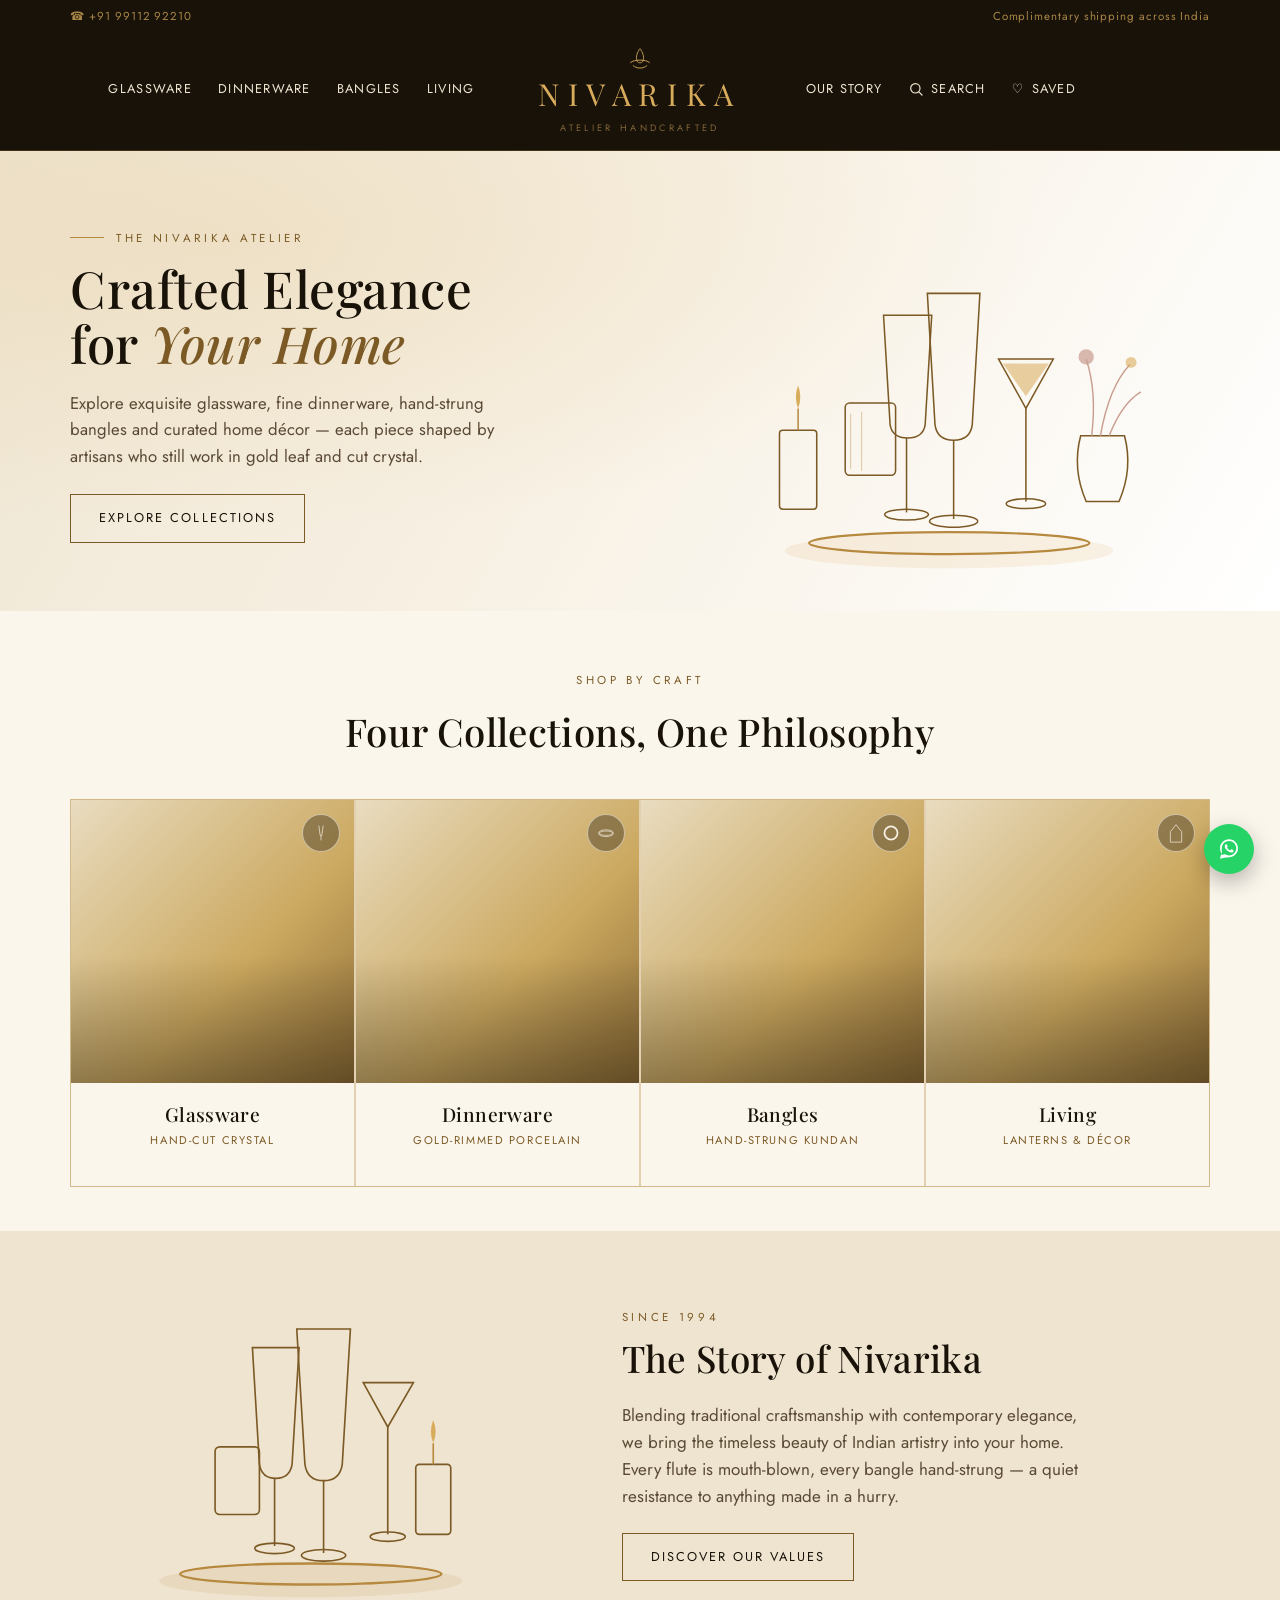
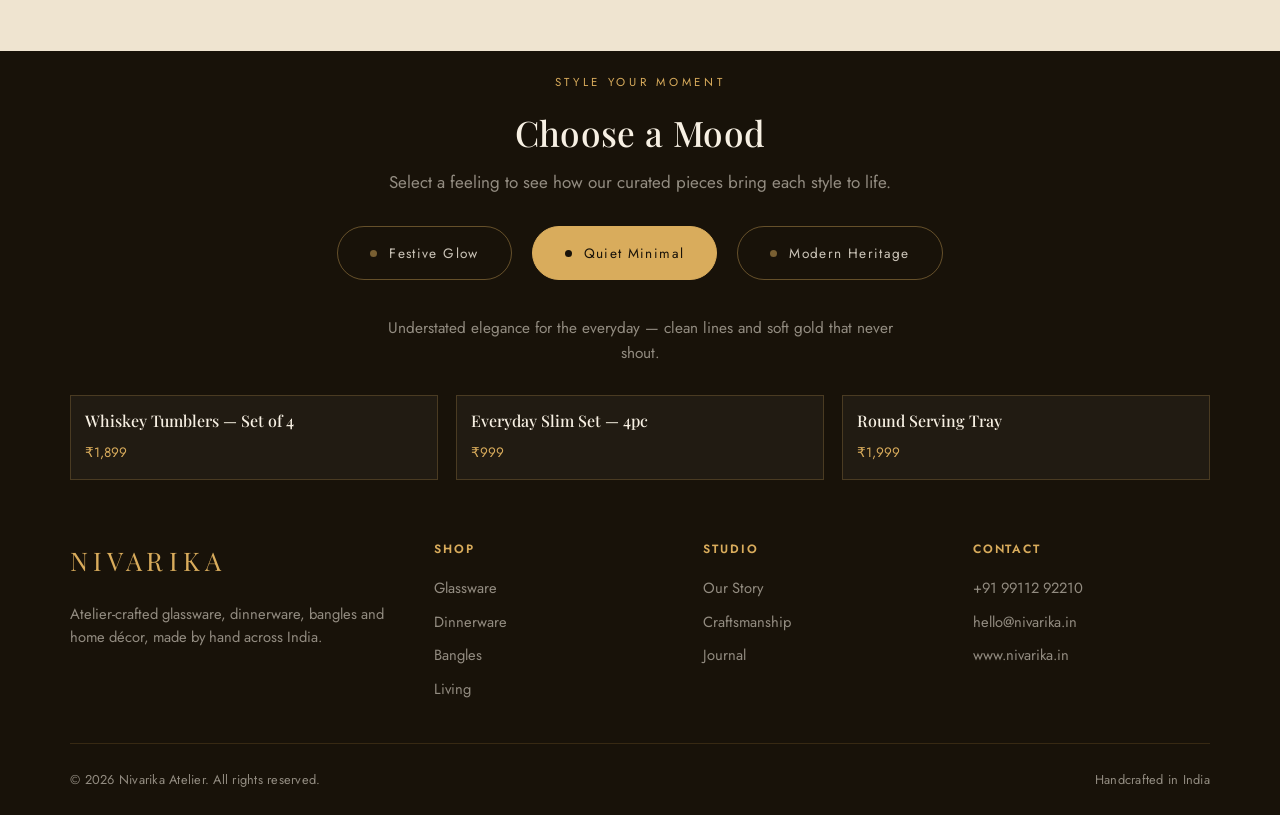
==== commit b90fcfa4: "Add files via upload" ====
--- a/index.html
+++ b/index.html
@@ -11,7 +11,7 @@
 
 <div class="topbar">
   <div class="wrap">
-    <span>&#9742; +91 98 4021 6600</span>
+    <span>&#9742; +91 99112 92210</span>
     <span>Complimentary shipping across India</span>
   </div>
 </div>
@@ -22,10 +22,11 @@
       <a href="glassware.html">Glassware</a>
       <a href="dinnerware.html">Dinnerware</a>
       <a href="bangles.html">Bangles</a>
+      <a href="living.html">Living</a>
     </nav>
     <div class="brandmark">
       <a href="index.html" aria-label="Nivarika home">
-      <svg width="34" height="34" viewBox="0 0 34 34" fill="none">
+      <svg width="30" height="30" viewBox="0 0 34 34" fill="none">
         <path d="M17 3C17 3 21 8 21 13C21 17.4 19.4 19 17 19C14.6 19 13 17.4 13 13C13 8 17 3 17 3Z" stroke="#d9ac5c" stroke-width="1"/>
         <path d="M6 19C10 15 24 15 28 19" stroke="#d9ac5c" stroke-width="1"/>
         <path d="M9 22C13 26 21 26 25 22" stroke="#d9ac5c" stroke-width="1"/>
@@ -38,9 +39,11 @@
       <span></span><span></span><span></span>
     </button>
     <nav class="navlinks right">
-      <a href="living.html">Living</a>
       <a href="#story">Our Story</a>
-      <button type="button" class="nav-saved-btn" data-open-saved aria-label="View saved items">
+      <button type="button" class="nav-icon-btn" data-open-search aria-label="Search products">
+        <svg viewBox="0 0 24 24" aria-hidden="true"><circle cx="11" cy="11" r="7"/><line x1="21" y1="21" x2="16.2" y2="16.2" stroke-linecap="round"/></svg> Search
+      </button>
+      <button type="button" class="nav-icon-btn" data-open-saved aria-label="View saved items">
         <span class="nav-icon" aria-hidden="true">&#9825;<span class="nav-badge" data-saved-count hidden>0</span></span>
         Saved
       </button>
@@ -229,9 +232,9 @@
       <div>
         <h4>Contact</h4>
         <ul>
-          <li>+91 98 4021 6600</li>
-          <li>hello@nivarika.com</li>
-          <li>www.nivarika.com</li>
+          <li>+91 99112 92210</li>
+          <li>hello@nivarika.in</li>
+          <li>www.nivarika.in</li>
         </ul>
       </div>
     </div>
@@ -249,11 +252,13 @@
 <nav class="mobile-bottom-nav" aria-label="Quick navigation">
   <a href="#" aria-label="Home"><span aria-hidden="true">⌂</span>Home</a>
   <a href="#glassware" aria-label="Shop"><span aria-hidden="true">◇</span>Shop</a>
+  <button type="button" data-open-search aria-label="Search products"><svg viewBox="0 0 24 24" aria-hidden="true"><circle cx="11" cy="11" r="7"/><line x1="21" y1="21" x2="16.2" y2="16.2" stroke-linecap="round"/></svg>Search</button>
   <button type="button" data-open-saved aria-label="Saved items"><span class="nav-icon" aria-hidden="true">&#9825;<span class="nav-badge" data-saved-count hidden>0</span></span>Saved</button>
   <a href="https://chat.whatsapp.com/YOUR_GROUP_INVITE_LINK" target="_blank" rel="noopener" aria-label="Chat on WhatsApp"><span aria-hidden="true">◌</span>Chat</a>
 </nav>
 
 <script src="media/js/saved.js"></script>
+<script src="media/js/search.js"></script>
 <script>
   const menuButton = document.querySelector('.mobile-menu-toggle');
   const navigationLinks = document.querySelectorAll('.navlinks');
--- a/media/css/styles.css
+++ b/media/css/styles.css
@@ -62,16 +62,34 @@
   }
   .navrow{
     display:grid;
-    grid-template-columns:1fr auto 1fr;
+    /* minmax(0,...) forces both side columns to the exact same width
+       regardless of how much nav content sits in each — a plain 1fr
+       lets a column grow past its fair share to fit wide content,
+       which is what let the brand drift off-centre with four links on
+       one side and three on the other. .navlinks below wraps as a
+       safety valve in case a column ever gets too narrow for its
+       content at the smaller end of the desktop range. */
+    grid-template-columns:minmax(0,1fr) auto minmax(0,1fr);
     align-items:center;
     padding:14px 40px;
-    gap:24px;
+    /* generous breathing room around the logo — the equal-gap fix
+       used the grid's own 24px gap for this and it read as cramped;
+       a wide, fixed clearance here plus a tighter cluster of links
+       within each side (below) reads as considered, not crowded. */
+    column-gap:64px;
   }
   .navlinks{
-    display:flex; gap:38px;
-    font-family:var(--font-label);
-    font-size:0.82rem;
-    letter-spacing:0.14em;
+    display:flex; flex-wrap:wrap; gap:14px 26px;
+    /* hug the logo, not the outer edge — with four links on one side
+       and three on the other, aligning both groups to their outer
+       edge left unequal leftover space stranded right next to the
+       logo. Pushing both toward the centre keeps that gap identical
+       on both sides and moves any leftover space out to the header's
+       outer edges instead, where an inch of imbalance is invisible. */
+    justify-content:flex-end;
+    font-family:var(--font-label);
+    font-size:0.8rem;
+    letter-spacing:0.1em;
     text-transform:uppercase;
     color:var(--cream-2);
   }
@@ -82,7 +100,7 @@
     background:var(--gold-bright); transition:width .3s;
   }
   .navlinks a:hover::after{width:100%;}
-  .navlinks.right{justify-content:flex-end;}
+  .navlinks.right{justify-content:flex-start;}
   .mobile-menu-toggle{display:none;}
 
   /* saved-items trigger, shared shape for the desktop header and mobile bottom nav */
@@ -98,22 +116,29 @@
     line-height:16px;
     text-align:center;
   }
-  .nav-saved-btn{
+  /* shared shape for header trigger buttons that behave like a nav
+     link (Search, Saved) but are <button>s, not <a>s */
+  .nav-icon-btn{
     display:inline-flex; align-items:center; gap:7px;
     padding:0 0 4px; margin:0; border:0; background:none;
     font:inherit; letter-spacing:inherit; text-transform:inherit; color:var(--cream-2);
     cursor:pointer; position:relative;
   }
-  .nav-saved-btn::after{
+  .nav-icon-btn::after{
     content:""; position:absolute; left:0; bottom:0; height:1px; width:0;
     background:var(--gold-bright); transition:width .3s;
   }
-  .nav-saved-btn:hover{color:var(--gold-bright);}
-  .nav-saved-btn:hover::after{width:100%;}
+  .nav-icon-btn:hover{color:var(--gold-bright);}
+  .nav-icon-btn:hover::after{width:100%;}
+  .nav-icon-btn svg{width:16px; height:16px; fill:none; stroke:currentColor; stroke-width:1.8;}
 
   .brandmark{text-align:center;}
   .brandmark a{display:block;}
-  .brandmark svg{margin:0 auto 6px;}
+  /* the mark's own artwork sits inside a taller viewBox than it draws
+     (empty space below the curves), so a "normal" margin here reads
+     as a much bigger gap to the wordmark than the number suggests —
+     pulled in tight to compensate */
+  .brandmark svg{display:block; margin:0 auto -6px;}
   .brandmark .name{
     font-family:var(--font-display);
     font-size:1.9rem;
@@ -432,6 +457,27 @@
     color:var(--ink);
   }
   .filter-pill.active, .filter-pill:hover{background:var(--ink); color:var(--gold-bright); border-color:var(--ink);}
+
+  .products-toolbar{
+    display:flex; align-items:center; justify-content:space-between;
+    gap:14px; margin-bottom:18px;
+    font-family:var(--font-label);
+  }
+  .results-count{font-size:0.78rem; color:#8a7a63; letter-spacing:0.02em;}
+  .sort-control{display:flex; align-items:center; gap:8px; font-size:0.72rem; letter-spacing:0.08em; text-transform:uppercase; color:var(--gold-deep);}
+  .sort-control select{
+    font-family:var(--font-label); font-size:0.75rem; letter-spacing:0.02em;
+    text-transform:none; color:var(--ink);
+    border:1px solid var(--line); border-radius:8px;
+    background:#fff; padding:7px 30px 7px 12px;
+    cursor:pointer;
+    -webkit-appearance:none; appearance:none;
+    background-image:url("data:image/svg+xml,%3Csvg xmlns='http://www.w3.org/2000/svg' viewBox='0 0 24 24' fill='none' stroke='%237c5a26' stroke-width='2' stroke-linecap='round' stroke-linejoin='round'%3E%3Cpolyline points='6 9 12 15 18 9'/%3E%3C/svg%3E");
+    background-repeat:no-repeat;
+    background-position:right 8px center;
+    background-size:14px;
+  }
+  .sort-control select:focus-visible{outline:2px solid var(--gold-bright); outline-offset:2px;}
 
   .prod-grid{
     display:grid;
@@ -492,25 +538,34 @@
   .enquire-btn:hover{background:var(--wa-dark); transform:scale(1.08);}
   .enquire-btn svg{width:20px; height:20px; fill:#fff;}
 
-  /* ---------- saved-items drawer (all pages) ---------- */
-  .saved-drawer{
+  /* ---------- shared bottom-sheet / modal chrome ----------
+     Used by the saved-items drawer and the search overlay — both are
+     "backdrop + sheet that slides up on mobile, centers on desktop"
+     dialogs, so the shape lives here once instead of twice. */
+  .sheet-overlay{
     position:fixed; inset:0; z-index:220;
     display:none;
     align-items:flex-end;
     background:rgba(24,18,9,0.62);
     backdrop-filter:blur(5px);
   }
-  .saved-drawer.is-open{display:flex;}
-  .saved-drawer-sheet{
+  .sheet-overlay.is-open{display:flex;}
+  .sheet-panel{
     width:100%; max-width:480px; margin:0 auto;
     max-height:82vh;
     display:flex; flex-direction:column;
     background:var(--parchment);
     border-radius:20px 20px 0 0;
     box-shadow:0 -14px 40px rgba(0,0,0,0.25);
-    animation:saved-drawer-up .24s ease-out;
-  }
-  @keyframes saved-drawer-up{from{transform:translateY(100%)}to{transform:translateY(0)}}
+    animation:sheet-up .24s ease-out;
+  }
+  @keyframes sheet-up{from{transform:translateY(100%)}to{transform:translateY(0)}}
+  @media(min-width:561px){
+    .sheet-overlay{align-items:center; padding:28px;}
+    .sheet-panel{border-radius:18px; max-height:78vh;}
+  }
+
+  /* ---------- saved-items drawer (all pages) ---------- */
   .saved-drawer-head{
     display:flex; align-items:center; justify-content:space-between;
     padding:20px 22px 14px;
@@ -524,17 +579,26 @@
     font-size:1.3rem; line-height:1; cursor:pointer;
   }
   .saved-drawer-body{overflow-y:auto; padding:10px 22px calc(22px + env(safe-area-inset-bottom));}
-  .saved-empty{padding:40px 4px; text-align:center; color:#5a4a35;}
-  .saved-empty h3{font-size:1.15rem; margin-bottom:6px; color:var(--ink);}
-  .saved-empty p{font-size:0.9rem; max-width:320px; margin:0 auto;}
-  .saved-item{display:flex; align-items:center; gap:14px; padding:12px 0; border-bottom:1px solid var(--line);}
+  .saved-empty,
+  .search-empty{padding:40px 4px; text-align:center; color:#5a4a35;}
+  .saved-empty h3,
+  .search-empty h3{font-size:1.15rem; margin-bottom:6px; color:var(--ink);}
+  .saved-empty p,
+  .search-empty p{font-size:0.9rem; max-width:320px; margin:0 auto;}
+  .saved-item,
+  .search-result{display:flex; align-items:center; gap:14px; padding:12px 0; border-bottom:1px solid var(--line);}
   .saved-item:last-child{border-bottom:0;}
   .saved-item-link{display:flex; align-items:center; gap:14px; flex:1; min-width:0;}
-  .saved-item-link img{width:60px; height:60px; border-radius:10px; object-fit:cover; flex:0 0 auto; background:var(--cream-2);}
-  .saved-item-info{min-width:0;}
-  .saved-item-info h3{font-size:1rem; margin-bottom:2px; overflow:hidden; text-overflow:ellipsis; white-space:nowrap;}
-  .saved-item-info .tag{font-family:var(--font-label); font-size:0.62rem; letter-spacing:0.1em; text-transform:uppercase; color:var(--gold-deep); margin-bottom:3px;}
-  .saved-item-info .price{font-family:var(--font-label); font-size:0.85rem; color:var(--ink);}
+  .saved-item-link img,
+  .search-result img{width:60px; height:60px; border-radius:10px; object-fit:cover; flex:0 0 auto; background:var(--cream-2);}
+  .saved-item-info,
+  .search-result-info{min-width:0;}
+  .saved-item-info h3,
+  .search-result-info h3{font-size:1rem; margin-bottom:2px; overflow:hidden; text-overflow:ellipsis; white-space:nowrap;}
+  .saved-item-info .tag,
+  .search-result-info .tag{font-family:var(--font-label); font-size:0.62rem; letter-spacing:0.1em; text-transform:uppercase; color:var(--gold-deep); margin-bottom:3px;}
+  .saved-item-info .price,
+  .search-result-info .price{font-family:var(--font-label); font-size:0.85rem; color:var(--ink);}
   .saved-item-remove{
     flex:0 0 auto; width:32px; height:32px; border-radius:50%;
     border:0; background:transparent; color:#8a7a63;
@@ -542,10 +606,31 @@
     transition:background .2s ease, color .2s ease;
   }
   .saved-item-remove:hover{background:var(--cream-2); color:#a8482f;}
-  @media(min-width:561px){
-    .saved-drawer{align-items:center; padding:28px;}
-    .saved-drawer-sheet{border-radius:18px; max-height:78vh;}
-  }
+
+  /* ---------- search overlay (all pages) ---------- */
+  .search-panel{max-height:88vh;}
+  .search-head{
+    display:flex; align-items:center; gap:10px;
+    padding:16px 18px;
+    border-bottom:1px solid var(--line);
+  }
+  .search-icon{width:19px; height:19px; flex:0 0 auto; color:var(--gold-deep);}
+  .search-input{
+    flex:1; min-width:0;
+    border:0; background:transparent; outline:0;
+    font-family:var(--font-display); font-size:1.15rem; color:var(--ink);
+  }
+  .search-input::placeholder{color:#a8967a;}
+  .search-input::-webkit-search-cancel-button{display:none;}
+  .search-close{
+    width:32px; height:32px; flex:0 0 auto;
+    border:0; border-radius:50%;
+    background:transparent; color:var(--ink);
+    font-size:1.3rem; line-height:1; cursor:pointer;
+  }
+  .search-close:hover{background:var(--cream-2);}
+  .search-results{overflow-y:auto; padding:6px 22px calc(22px + env(safe-area-inset-bottom));}
+  .search-result:hover .search-result-info h3{color:var(--gold-deep);}
 
   /* ---------- footer ---------- */
   footer{background:var(--ink); color:rgba(247,240,227,0.55); padding:44px 0 24px;}
@@ -559,7 +644,7 @@
     font-family:var(--font-display); color:var(--gold-bright);
     font-size:1.6rem; letter-spacing:0.2em; margin-bottom:14px;
   }
-  .foot-brand p{max-width:280px; font-size:0.92rem;}
+  .foot-brand p{/*max-width:280px;*/ font-size:0.92rem;}
   footer h4{
     font-family:var(--font-label); font-size:0.75rem; letter-spacing:0.16em;
     text-transform:uppercase; color:var(--gold-bright); margin-bottom:18px;
@@ -706,7 +791,7 @@
       height:calc(70px + env(safe-area-inset-bottom));
       padding:7px 16px calc(7px + env(safe-area-inset-bottom));
       display:grid;
-      grid-template-columns:repeat(4, 1fr);
+      grid-template-columns:repeat(5, 1fr);
       background:rgba(24,18,9,0.96);
       border-top:1px solid rgba(182,137,63,0.35);
       box-shadow:0 -8px 24px rgba(24,18,9,0.18);
@@ -732,7 +817,18 @@
     .mobile-bottom-nav button:active,
     .mobile-bottom-nav button:hover{color:var(--gold-bright);}
     .mobile-bottom-nav span{font-size:1.3rem; line-height:1; color:var(--gold-bright);}
-    .mobile-bottom-nav .nav-badge{top:-4px; right:-10px;}
+    .mobile-bottom-nav svg{width:20px; height:20px; fill:none; stroke:var(--gold-bright); stroke-width:2;}
+    /* .mobile-bottom-nav span{color:gold; font-size:1.3rem;} above is meant
+       for the nav icon glyphs, but its higher specificity was also winning
+       over .nav-badge's own color/size — repeat them here so the saved
+       count stays a small, legible dark-on-gold pill instead of invisible
+       gold-on-gold text at icon size */
+    .mobile-bottom-nav .nav-badge{
+      top:-4px; right:-10px;
+      color:var(--ink);
+      font-size:0.56rem;
+      line-height:16px;
+    }
   }
 
   /* respect a system-level request for less motion */
